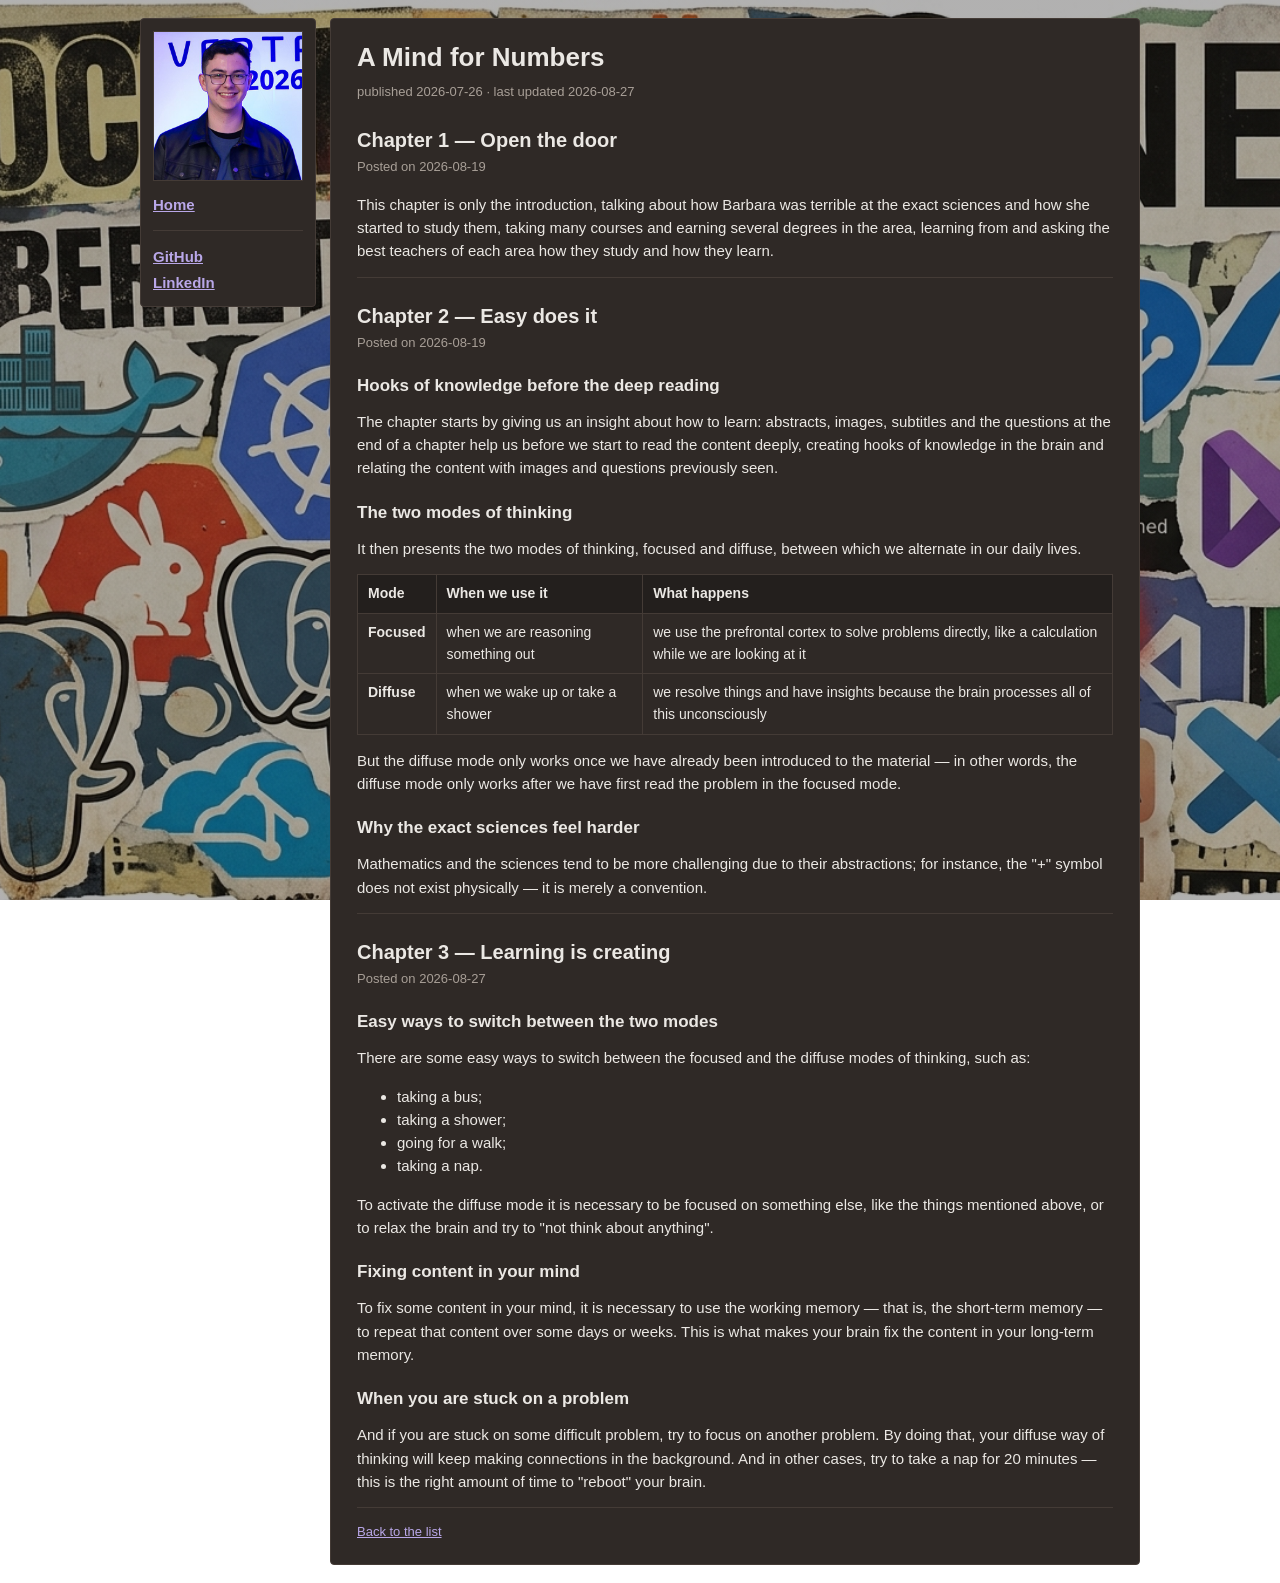
==== posts/a-mind-for-numbers.html @ 6ec195e3 "Adiciona data por capitulo nos livros e capitulo 3 de A Mind for Numbers Cada capitulo dos posts de " ====
<!DOCTYPE html>
<html lang="en">
<head>
  <meta charset="utf-8">
  <meta name="viewport" content="width=device-width, initial-scale=1">
  <title>Carregando...</title>
  <link rel="stylesheet" href="../css/estilos.css">
</head>
<body data-raiz="../" data-slug="a-mind-for-numbers">

  <div class="layout">

    <blog-barra-lateral></blog-barra-lateral>

    <div class="conteudo">
      <article class="painel">
        <blog-post-cabecalho></blog-post-cabecalho>

        <!-- ====================================================================
             CAPITULO 1
             Para o proximo capitulo, copie o bloco abaixo (do <h2> ate o <hr>)
             e troque o numero, a data e o conteudo. A data do capitulo mais
             recente tem que bater com o campo "atualizado" em dados-posts.js.
             ==================================================================== -->
        <h2>Chapter 1 &mdash; Open the door</h2>
        <p class="capitulo__data">Posted on <time datetime="2026-08-19">2026-08-19</time></p>

        <p>
          This chapter is only the introduction, talking about how Barbara was terrible at the
          exact sciences and how she started to study them, taking many courses and earning
          several degrees in the area, learning from and asking the best teachers of each area
          how they study and how they learn.
        </p>

        <hr>

        <!-- ====================================================================
             CAPITULO 2
             ==================================================================== -->
        <h2>Chapter 2 &mdash; Easy does it</h2>
        <p class="capitulo__data">Posted on <time datetime="2026-08-19">2026-08-19</time></p>

        <h3>Hooks of knowledge before the deep reading</h3>
        <p>
          The chapter starts by giving us an insight about how to learn: abstracts, images,
          subtitles and the questions at the end of a chapter help us before we start to read
          the content deeply, creating hooks of knowledge in the brain and relating the content
          with images and questions previously seen.
        </p>

        <h3>The two modes of thinking</h3>
        <p>
          It then presents the two modes of thinking, focused and diffuse, between which we
          alternate in our daily lives.
        </p>

        <div class="tabela-rolagem">
          <table class="tabela">
            <thead>
              <tr>
                <th>Mode</th>
                <th>When we use it</th>
                <th>What happens</th>
              </tr>
            </thead>
            <tbody>
              <tr>
                <td><strong>Focused</strong></td>
                <td>when we are reasoning something out</td>
                <td>
                  we use the prefrontal cortex to solve problems directly, like a calculation
                  while we are looking at it
                </td>
              </tr>
              <tr>
                <td><strong>Diffuse</strong></td>
                <td>when we wake up or take a shower</td>
                <td>
                  we resolve things and have insights because the brain processes all of this
                  unconsciously
                </td>
              </tr>
            </tbody>
          </table>
        </div>

        <p>
          But the diffuse mode only works once we have already been introduced to the material
          &mdash; in other words, the diffuse mode only works after we have first read the
          problem in the focused mode.
        </p>

        <h3>Why the exact sciences feel harder</h3>
        <p>
          Mathematics and the sciences tend to be more challenging due to their abstractions;
          for instance, the &quot;+&quot; symbol does not exist physically &mdash; it is merely
          a convention.
        </p>

        <hr>

        <!-- ====================================================================
             CAPITULO 3
             ==================================================================== -->
        <h2>Chapter 3 &mdash; Learning is creating</h2>
        <p class="capitulo__data">Posted on <time datetime="2026-08-27">2026-08-27</time></p>

        <h3>Easy ways to switch between the two modes</h3>
        <p>
          There are some easy ways to switch between the focused and the diffuse modes of
          thinking, such as:
        </p>

        <ul>
          <li>taking a bus;</li>
          <li>taking a shower;</li>
          <li>going for a walk;</li>
          <li>taking a nap.</li>
        </ul>

        <p>
          To activate the diffuse mode it is necessary to be focused on something else, like
          the things mentioned above, or to relax the brain and try to &quot;not think about
          anything&quot;.
        </p>

        <h3>Fixing content in your mind</h3>
        <p>
          To fix some content in your mind, it is necessary to use the working memory &mdash;
          that is, the short-term memory &mdash; to repeat that content over some days or
          weeks. This is what makes your brain fix the content in your long-term memory.
        </p>

        <h3>When you are stuck on a problem</h3>
        <p>
          And if you are stuck on some difficult problem, try to focus on another problem. By
          doing that, your diffuse way of thinking will keep making connections in the
          background. And in other cases, try to take a nap for 20 minutes &mdash; this is the
          right amount of time to &quot;reboot&quot; your brain.
        </p>

        <hr>
        <p class="post__voltar"><a href="../index.html">Back to the list</a></p>
      </article>
    </div>
  </div>

  <script src="../js/dados-posts.js"></script>
  <script src="../js/componentes.js"></script>
</body>
</html>
---- css/estilos.css ----
/* ==========================================================================
   BLOG - ESTILOS
   Layout simples: barra lateral fixa + paineis de conteudo opacos sobre uma
   imagem de fundo fixa (com o gradiente como reserva).
   Para trocar a identidade visual, altere apenas o bloco :root.
   ========================================================================== */

:root {
  --cor-fundo-inicio: #1f7f92;
  --cor-fundo-fim: #16544f;
  --cor-painel: #2f2926;
  --cor-borda: #443b36;
  --cor-texto: #ebe8e4;
  --cor-texto-suave: #a89f97;
  --cor-link: #b9a7e8;
  --cor-link-visitado: #a996d8;

  /* Plano de fundo: imagem fixa que aparece em volta dos paineis de conteudo.
     O veu escuro evita que a colagem brigue com o texto; baixe a opacidade de
     --escurecer-fundo para deixar a imagem mais viva. */
  --imagem-fundo: url("../imagens/fundo-blog.png");
  --escurecer-fundo: rgba(14, 12, 11, 0.32);

  --fonte: Arial, Helvetica, "Segoe UI", sans-serif;
  --fonte-mono: Consolas, "Liberation Mono", Menlo, monospace;

  --largura-lateral: 176px;
  --largura-total: 1000px;
  --raio: 4px;
}

* {
  box-sizing: border-box;
}

body {
  margin: 0;
  padding: 18px;
  min-height: 100vh;
  background: linear-gradient(135deg, var(--cor-fundo-inicio), var(--cor-fundo-fim));
  background-attachment: fixed;
  color: var(--cor-texto);
  font-family: var(--fonte);
  font-size: 15px;
  line-height: 1.55;
}

/* Camada fixa com a imagem de fundo: fica atras do conteudo e na frente do
   gradiente do body. Usamos um pseudo-elemento em vez de
   background-attachment: fixed porque o Safari no iOS nao respeita o fixed. */
body::before {
  content: "";
  position: fixed;
  inset: 0;
  z-index: -1;
  background-image:
    linear-gradient(var(--escurecer-fundo), var(--escurecer-fundo)),
    var(--imagem-fundo);
  background-repeat: no-repeat;
  background-position: center;
  background-size: cover;
  pointer-events: none;
}

/* --------------------------------------------------------------------------
   LAYOUT
   -------------------------------------------------------------------------- */
.layout {
  display: flex;
  align-items: flex-start;
  gap: 14px;
  max-width: var(--largura-total);
  margin-inline: auto;
}

.conteudo {
  display: flex;
  flex-direction: column;
  gap: 14px;
  flex: 1;
  min-width: 0;
}

/* Painel: a caixa escura usada em tudo */
.painel {
  background-color: var(--cor-painel);
  border: 1px solid var(--cor-borda);
  border-radius: var(--raio);
  padding: 22px 26px;
}

@media (max-width: 720px) {
  .layout {
    flex-direction: column;
  }

  .barra-lateral {
    width: 100%;
    position: static;
  }
}

/* --------------------------------------------------------------------------
   TIPOGRAFIA
   -------------------------------------------------------------------------- */
h1, h2, h3 {
  margin: 0 0 14px;
  line-height: 1.25;
}

h1 { font-size: 26px; }
h2 { font-size: 20px; margin-top: 26px; }
h3 { font-size: 17px; margin-top: 22px; }

p {
  margin: 0 0 14px;
}

p:last-child,
ul:last-child,
ol:last-child {
  margin-bottom: 0;
}

a {
  color: var(--cor-link);
  text-decoration: underline;
}

a:visited {
  color: var(--cor-link-visitado);
}

a:hover {
  color: #ffffff;
}

code {
  font-family: var(--fonte-mono);
  font-size: 0.9em;
  background-color: rgba(0, 0, 0, 0.25);
  padding: 1px 4px;
  border-radius: 3px;
}

pre {
  background-color: rgba(0, 0, 0, 0.25);
  border: 1px solid var(--cor-borda);
  border-radius: var(--raio);
  padding: 12px 14px;
  overflow-x: auto;
  font-family: var(--fonte-mono);
  font-size: 13px;
}

pre code {
  background: none;
  padding: 0;
}

blockquote {
  margin: 18px 0;
  padding-left: 14px;
  border-left: 3px solid var(--cor-borda);
  color: var(--cor-texto-suave);
}

hr {
  border: 0;
  border-top: 1px solid var(--cor-borda);
  margin: 14px 0;
}

img {
  max-width: 100%;
  height: auto;
}

.texto-suave {
  color: var(--cor-texto-suave);
}

/* --------------------------------------------------------------------------
   COMPONENTE: BARRA LATERAL
   -------------------------------------------------------------------------- */
.barra-lateral {
  width: var(--largura-lateral);
  flex-shrink: 0;
  position: sticky;
  top: 18px;
  padding: 12px;
}

.barra-lateral__avatar {
  display: block;
  width: 100%;
  border: 1px solid var(--cor-borda);
  margin-bottom: 12px;
}

.barra-lateral__lista {
  list-style: none;
  margin: 0;
  padding: 0;
  font-weight: bold;
}

.barra-lateral__lista li + li {
  margin-top: 2px;
}

/* --------------------------------------------------------------------------
   COMPONENTE: FILTRO (abas de conteudo)
   -------------------------------------------------------------------------- */
.filtro {
  display: flex;
  flex-wrap: wrap;
  gap: 6px;
  margin-bottom: 18px;
  padding-bottom: 14px;
  border-bottom: 1px solid var(--cor-borda);
}

.filtro__item {
  font-family: inherit;
  font-size: 14px;
  font-weight: bold;
  color: var(--cor-link);
  background: transparent;
  border: 1px solid var(--cor-borda);
  border-radius: var(--raio);
  padding: 6px 14px;
  cursor: pointer;
}

.filtro__item:hover {
  color: #ffffff;
}

.filtro__item.esta-ativo {
  color: #ffffff;
  background-color: rgba(0, 0, 0, 0.25);
}

/* --------------------------------------------------------------------------
   COMPONENTE: LISTA DE POSTS
   -------------------------------------------------------------------------- */
.lista-posts {
  margin: 0;
  padding-left: 26px;
}

.lista-posts li {
  margin-bottom: 10px;
}

.lista-posts a {
  font-weight: bold;
}

.lista-posts time {
  font-size: 13px;
  font-weight: bold;
}

/* --------------------------------------------------------------------------
   COMPONENTE: TABELA
   Envolva a tabela em .tabela-rolagem para ela rolar sozinha no celular.
   -------------------------------------------------------------------------- */
.tabela-rolagem {
  overflow-x: auto;
  margin-bottom: 14px;
}

.tabela {
  width: 100%;
  border-collapse: collapse;
  font-size: 14px;
}

.tabela th,
.tabela td {
  border: 1px solid var(--cor-borda);
  padding: 8px 10px;
  text-align: left;
  vertical-align: top;
}

.tabela th {
  background-color: rgba(0, 0, 0, 0.25);
}

/* --------------------------------------------------------------------------
   COMPONENTE: POST
   -------------------------------------------------------------------------- */
.post__meta {
  margin: -6px 0 20px;
  font-size: 13px;
  color: var(--cor-texto-suave);
}

.post__voltar {
  font-size: 13px;
}

/* Data em que cada capitulo foi publicado. Fica logo abaixo do <h2> do
   capitulo, para que um post antigo com capitulos novos mostre isso. */
.capitulo__data {
  margin: -10px 0 16px;
  font-size: 13px;
  color: var(--cor-texto-suave);
}
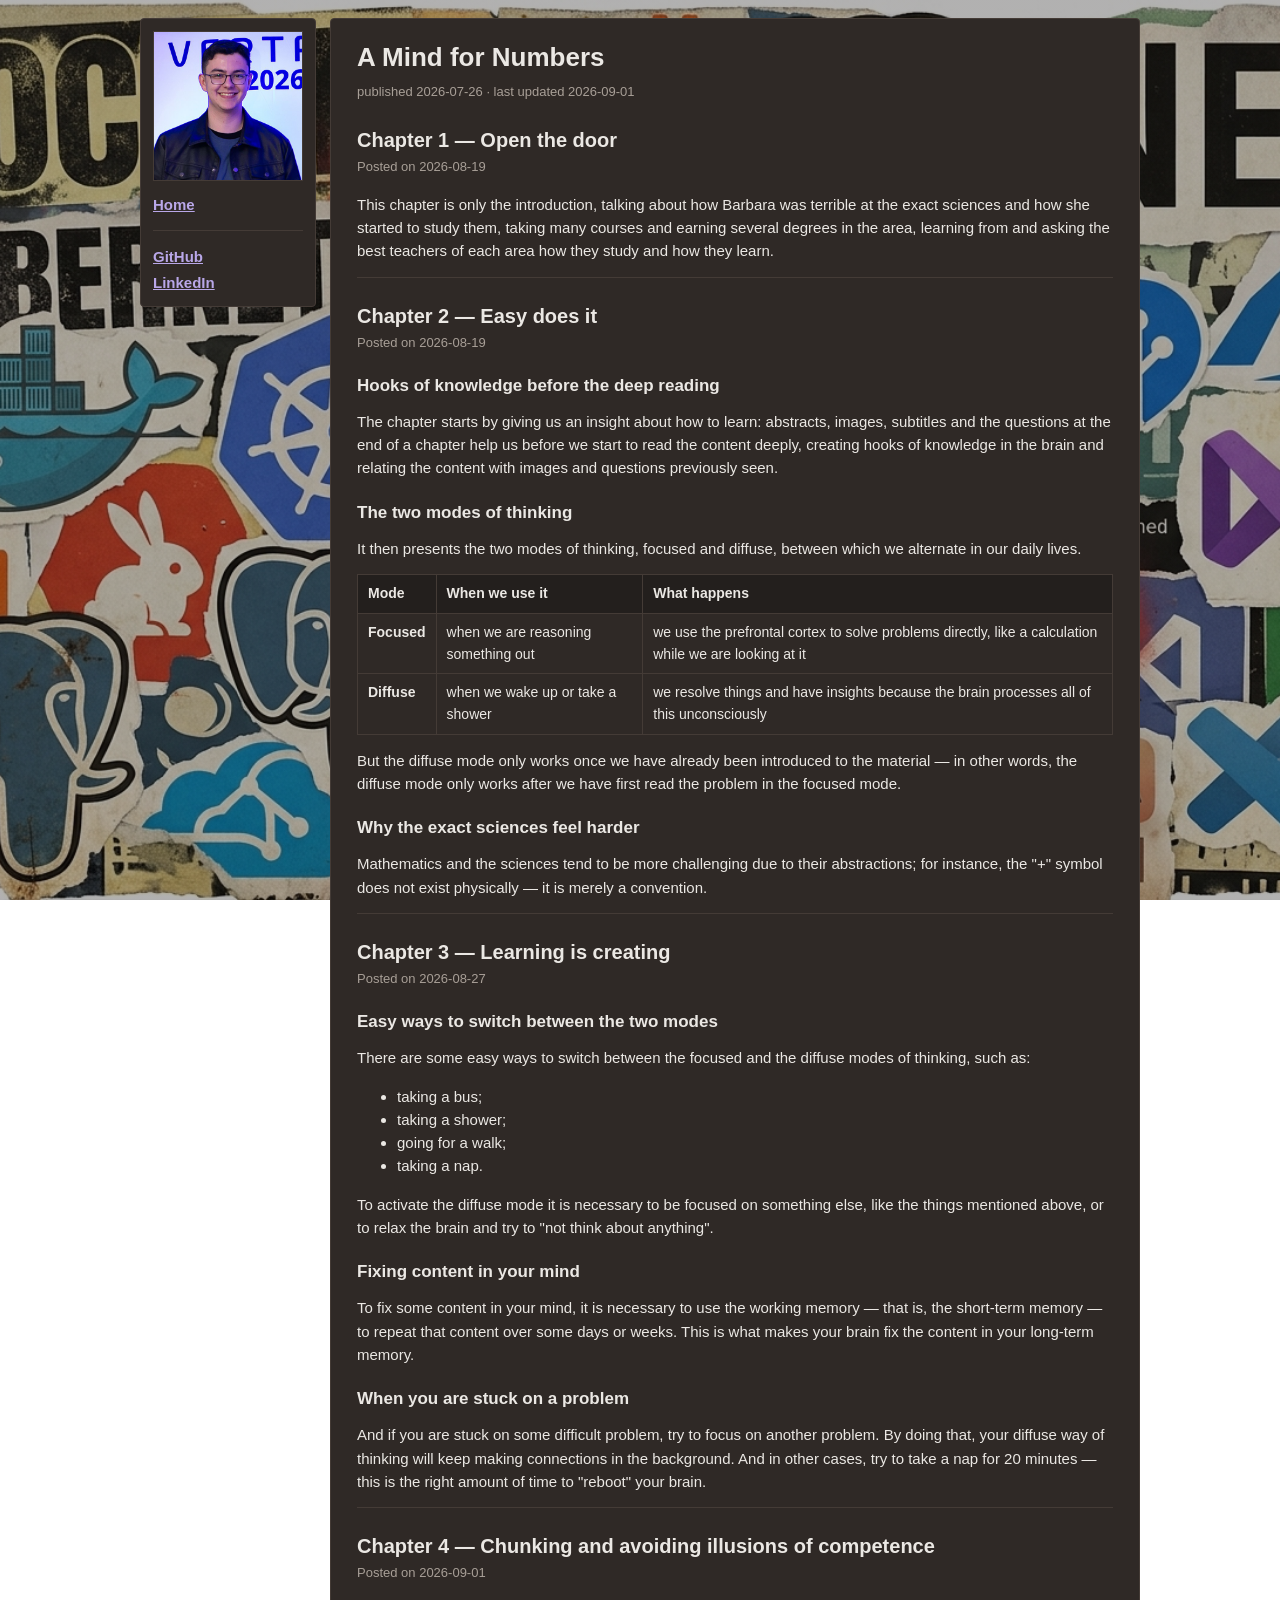
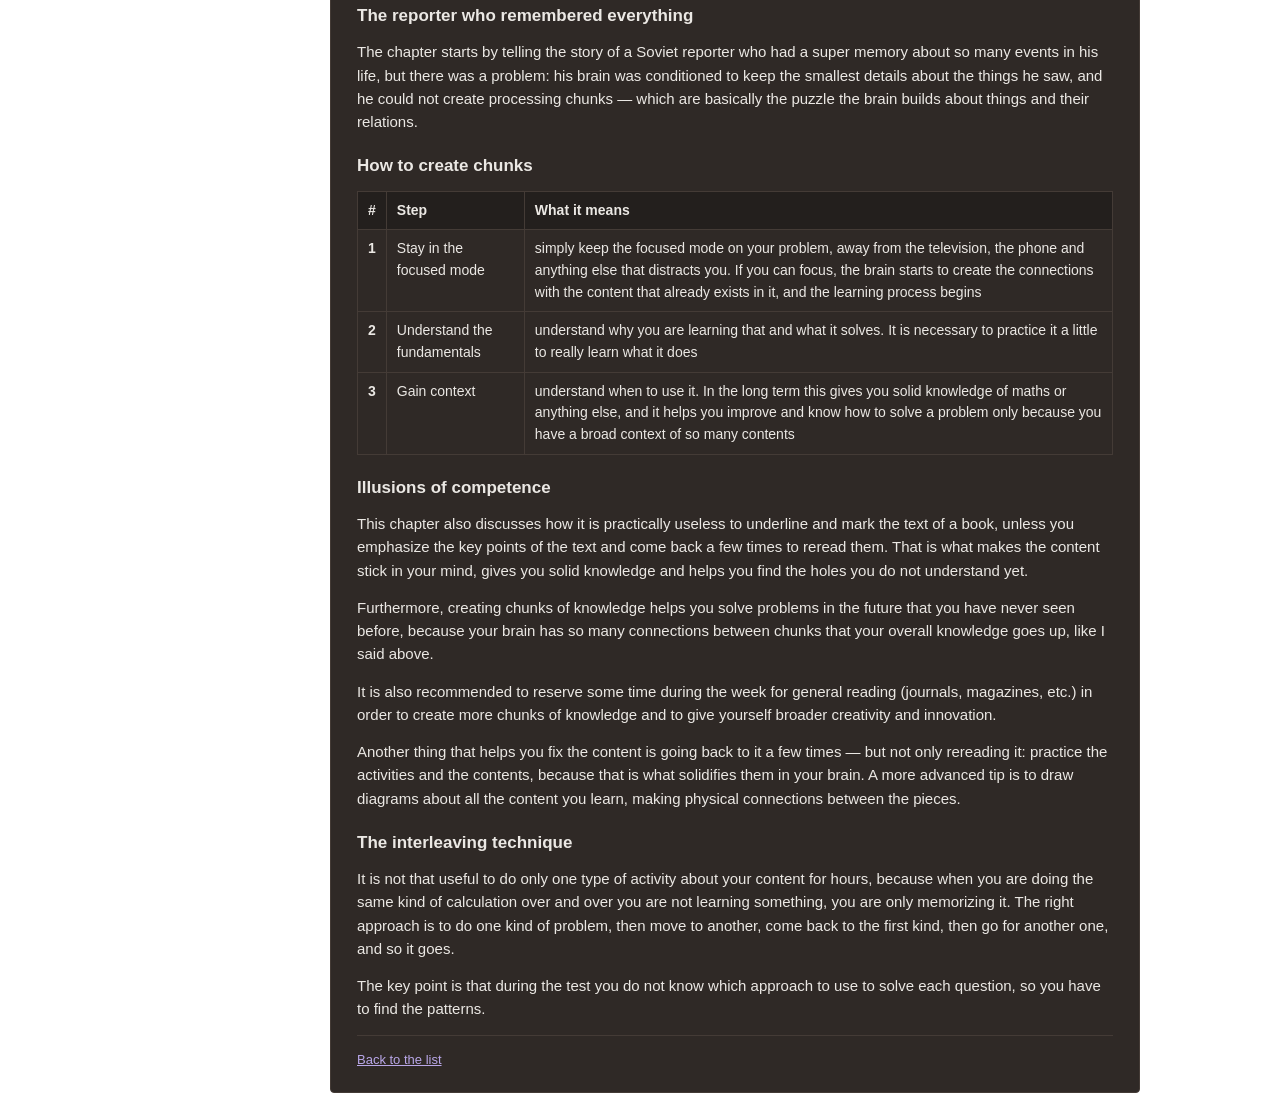
==== commit 7697ac9a: "Adiciona capitulo 4 de A Mind for Numbers e capitulo 3 de Explore It Co-Authored-By: Claude Opus 5 <" ====
--- a/posts/a-mind-for-numbers.html
+++ b/posts/a-mind-for-numbers.html
@@ -140,6 +140,107 @@
         </p>
 
         <hr>
+
+        <!-- ====================================================================
+             CAPITULO 4
+             ==================================================================== -->
+        <h2>Chapter 4 &mdash; Chunking and avoiding illusions of competence</h2>
+        <p class="capitulo__data">Posted on <time datetime="2026-09-01">2026-09-01</time></p>
+
+        <h3>The reporter who remembered everything</h3>
+        <p>
+          The chapter starts by telling the story of a Soviet reporter who had a super memory
+          about so many events in his life, but there was a problem: his brain was conditioned
+          to keep the smallest details about the things he saw, and he could not create
+          processing chunks &mdash; which are basically the puzzle the brain builds about
+          things and their relations.
+        </p>
+
+        <h3>How to create chunks</h3>
+
+        <div class="tabela-rolagem">
+          <table class="tabela">
+            <thead>
+              <tr>
+                <th>#</th>
+                <th>Step</th>
+                <th>What it means</th>
+              </tr>
+            </thead>
+            <tbody>
+              <tr>
+                <td><strong>1</strong></td>
+                <td>Stay in the focused mode</td>
+                <td>
+                  simply keep the focused mode on your problem, away from the television, the
+                  phone and anything else that distracts you. If you can focus, the brain
+                  starts to create the connections with the content that already exists in it,
+                  and the learning process begins
+                </td>
+              </tr>
+              <tr>
+                <td><strong>2</strong></td>
+                <td>Understand the fundamentals</td>
+                <td>
+                  understand why you are learning that and what it solves. It is necessary to
+                  practice it a little to really learn what it does
+                </td>
+              </tr>
+              <tr>
+                <td><strong>3</strong></td>
+                <td>Gain context</td>
+                <td>
+                  understand when to use it. In the long term this gives you solid knowledge of
+                  maths or anything else, and it helps you improve and know how to solve a
+                  problem only because you have a broad context of so many contents
+                </td>
+              </tr>
+            </tbody>
+          </table>
+        </div>
+
+        <h3>Illusions of competence</h3>
+        <p>
+          This chapter also discusses how it is practically useless to underline and mark the
+          text of a book, unless you emphasize the key points of the text and come back a few
+          times to reread them. That is what makes the content stick in your mind, gives you
+          solid knowledge and helps you find the holes you do not understand yet.
+        </p>
+
+        <p>
+          Furthermore, creating chunks of knowledge helps you solve problems in the future that
+          you have never seen before, because your brain has so many connections between chunks
+          that your overall knowledge goes up, like I said above.
+        </p>
+
+        <p>
+          It is also recommended to reserve some time during the week for general reading
+          (journals, magazines, etc.) in order to create more chunks of knowledge and to give
+          yourself broader creativity and innovation.
+        </p>
+
+        <p>
+          Another thing that helps you fix the content is going back to it a few times &mdash;
+          but not only rereading it: practice the activities and the contents, because that is
+          what solidifies them in your brain. A more advanced tip is to draw diagrams about all
+          the content you learn, making physical connections between the pieces.
+        </p>
+
+        <h3>The interleaving technique</h3>
+        <p>
+          It is not that useful to do only one type of activity about your content for hours,
+          because when you are doing the same kind of calculation over and over you are not
+          learning something, you are only memorizing it. The right approach is to do one kind
+          of problem, then move to another, come back to the first kind, then go for another
+          one, and so it goes.
+        </p>
+
+        <p>
+          The key point is that during the test you do not know which approach to use to solve
+          each question, so you have to find the patterns.
+        </p>
+
+        <hr>
         <p class="post__voltar"><a href="../index.html">Back to the list</a></p>
       </article>
     </div>
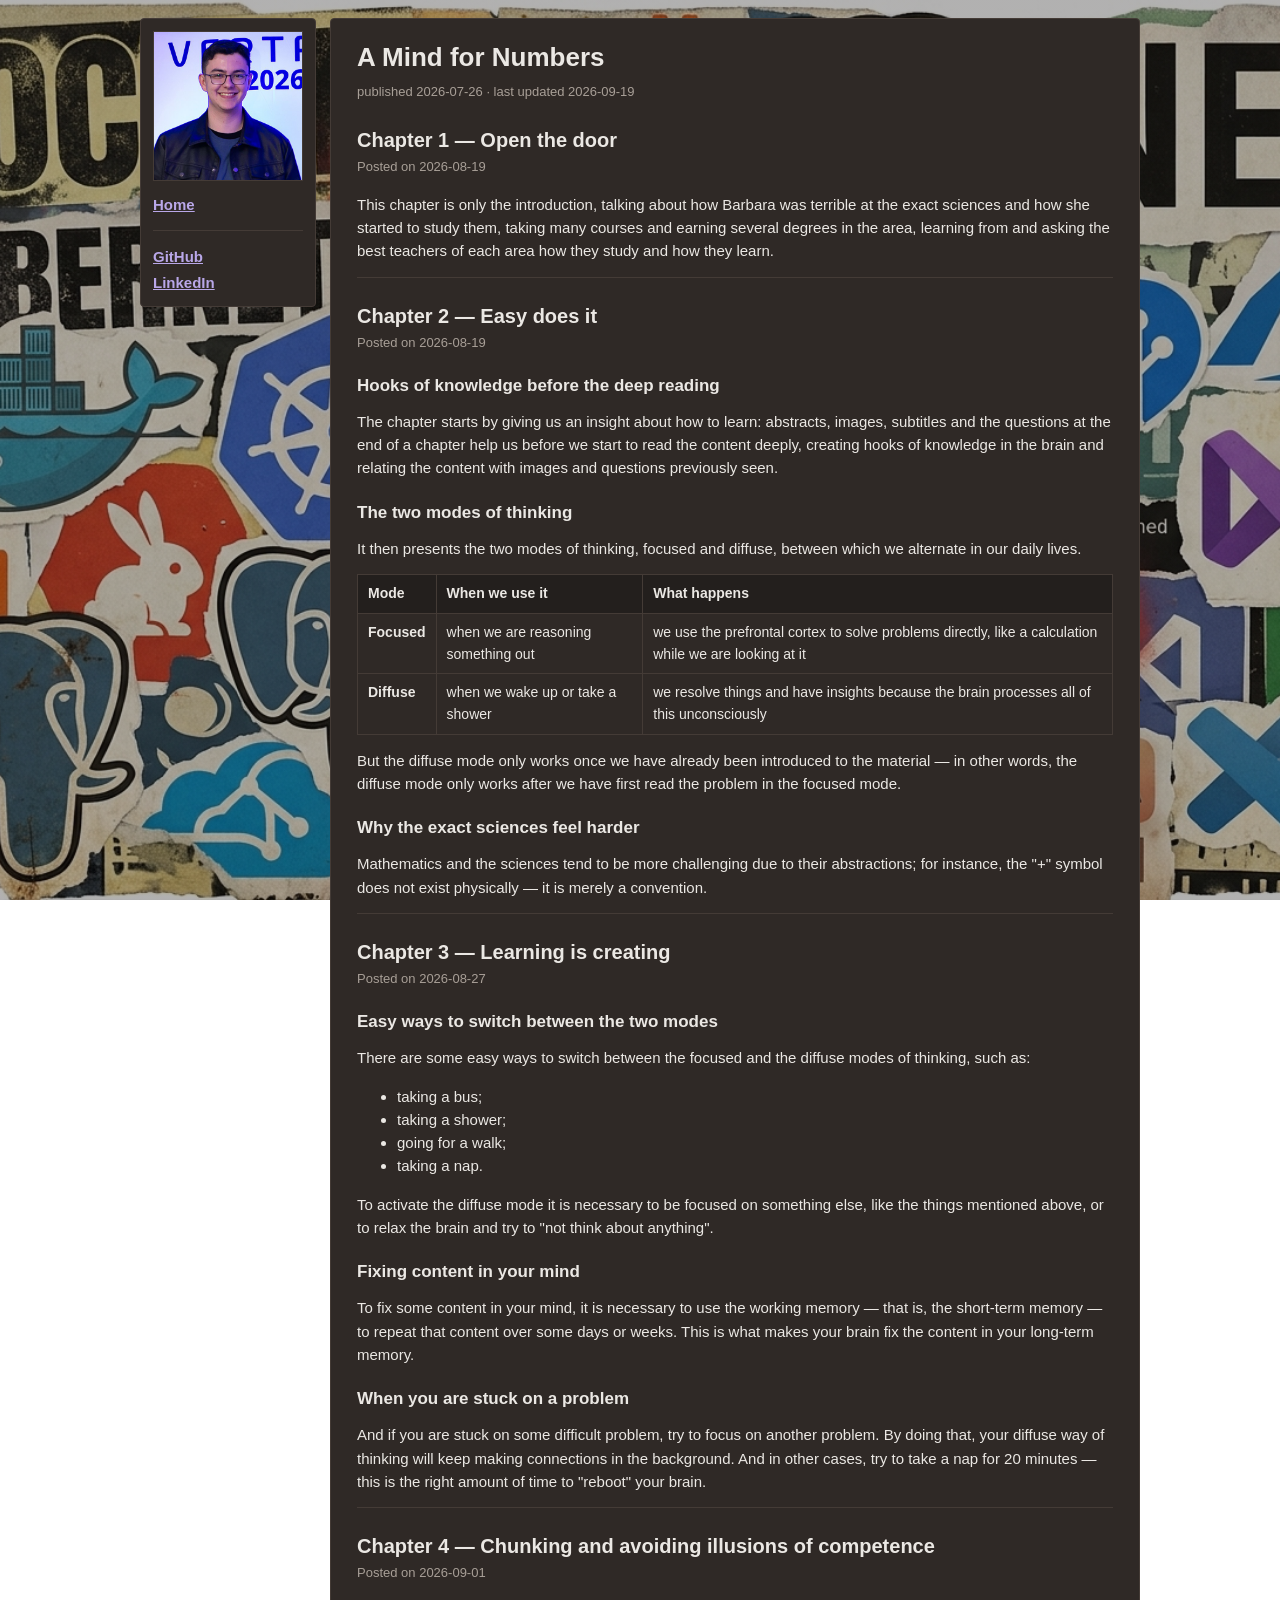
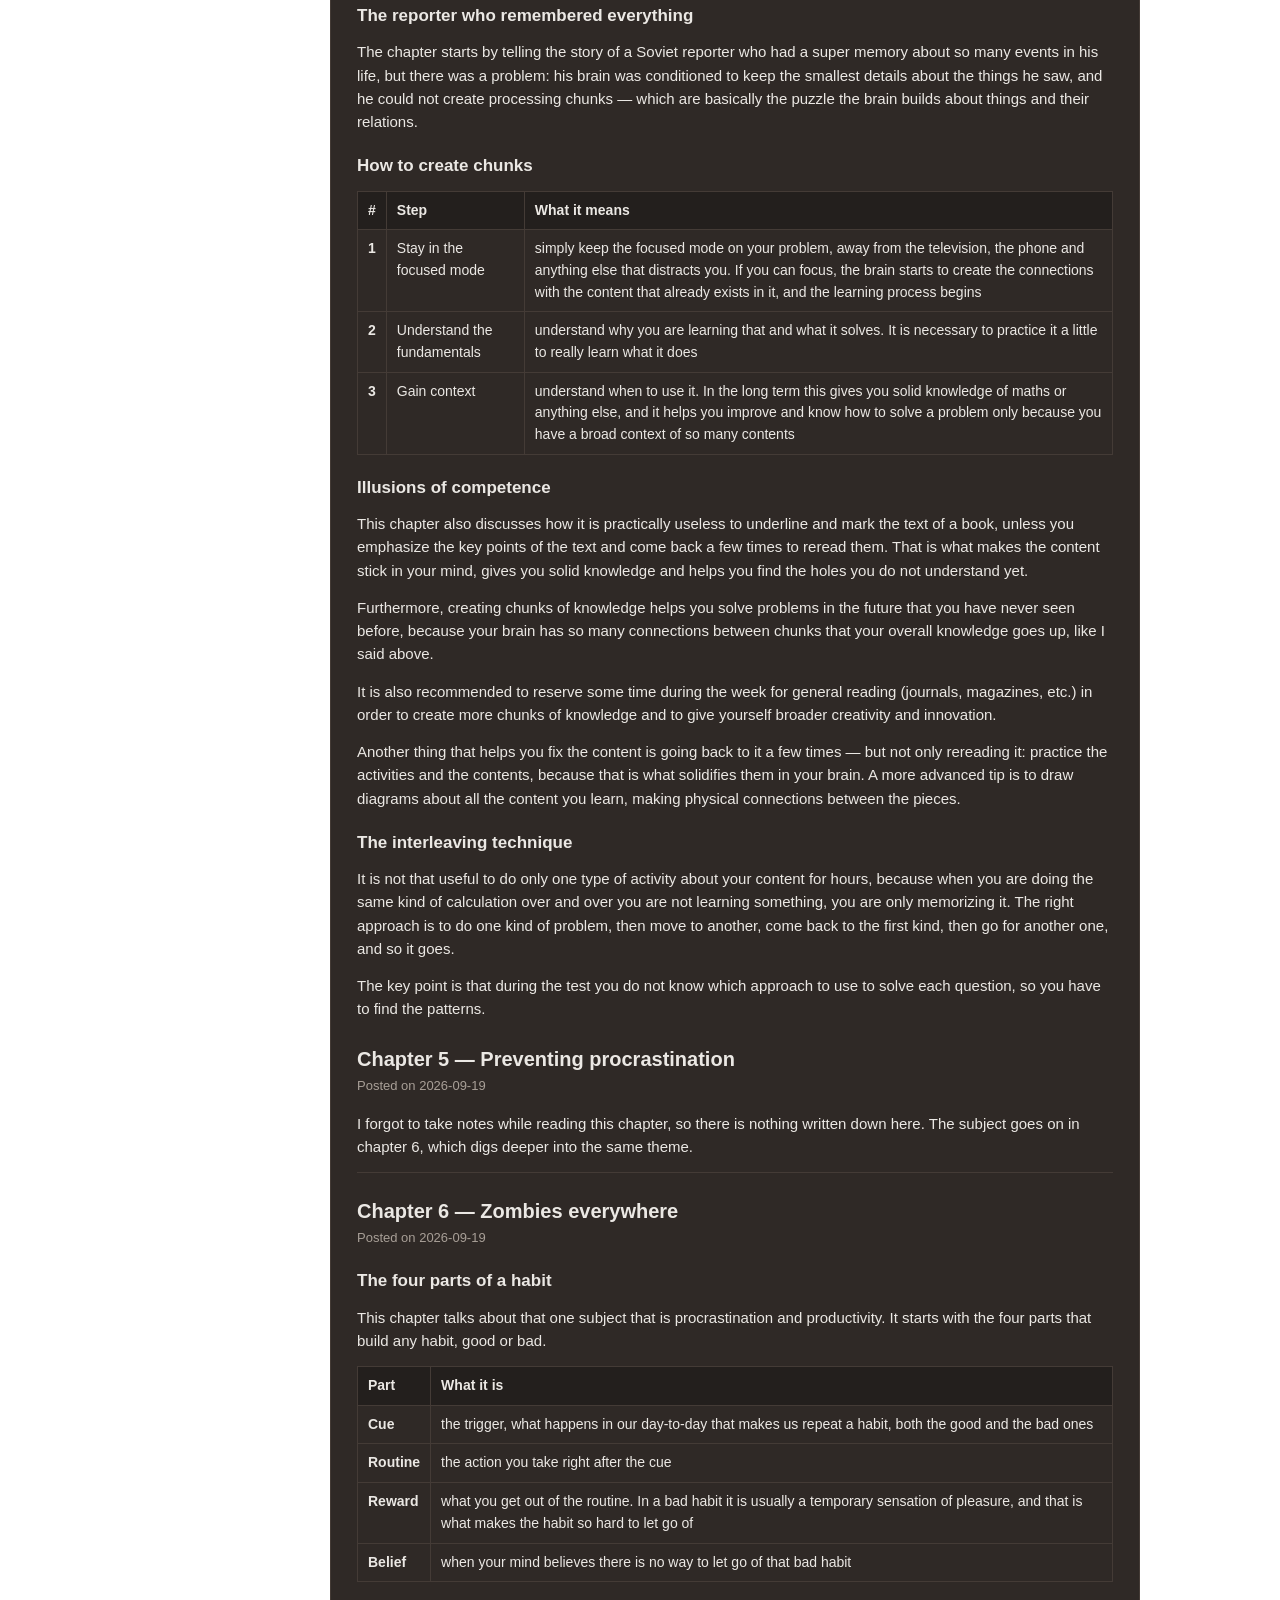
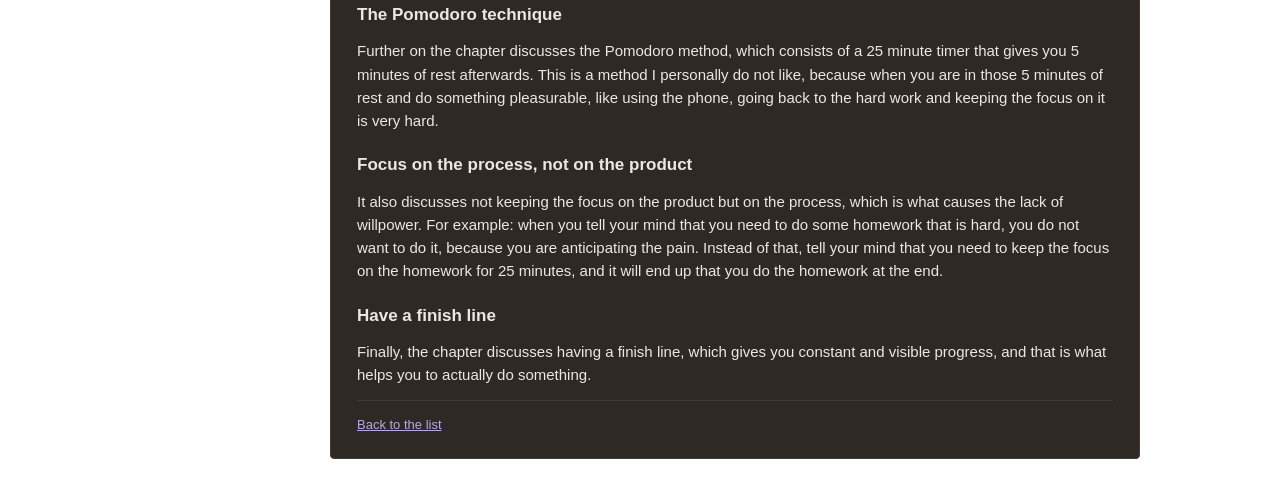
==== commit b2d3b425: "Adiciona capitulos 5 e 6 de A Mind for Numbers Co-Authored-By: Claude Opus 5 <noreply@anthropic.com>" ====
--- a/posts/a-mind-for-numbers.html
+++ b/posts/a-mind-for-numbers.html
@@ -240,6 +240,93 @@
           each question, so you have to find the patterns.
         </p>
 
+        <!-- ====================================================================
+             CAPITULO 5
+             ==================================================================== -->
+        <h2>Chapter 5 &mdash; Preventing procrastination</h2>
+        <p class="capitulo__data">Posted on <time datetime="2026-09-19">2026-09-19</time></p>
+
+        <p>
+          I forgot to take notes while reading this chapter, so there is nothing written down
+          here. The subject goes on in chapter 6, which digs deeper into the same theme.
+        </p>
+
+        <hr>
+
+        <!-- ====================================================================
+             CAPITULO 6
+             ==================================================================== -->
+        <h2>Chapter 6 &mdash; Zombies everywhere</h2>
+        <p class="capitulo__data">Posted on <time datetime="2026-09-19">2026-09-19</time></p>
+
+        <h3>The four parts of a habit</h3>
+        <p>
+          This chapter talks about that one subject that is procrastination and productivity.
+          It starts with the four parts that build any habit, good or bad.
+        </p>
+
+        <div class="tabela-rolagem">
+          <table class="tabela">
+            <thead>
+              <tr>
+                <th>Part</th>
+                <th>What it is</th>
+              </tr>
+            </thead>
+            <tbody>
+              <tr>
+                <td><strong>Cue</strong></td>
+                <td>
+                  the trigger, what happens in our day-to-day that makes us repeat a habit,
+                  both the good and the bad ones
+                </td>
+              </tr>
+              <tr>
+                <td><strong>Routine</strong></td>
+                <td>the action you take right after the cue</td>
+              </tr>
+              <tr>
+                <td><strong>Reward</strong></td>
+                <td>
+                  what you get out of the routine. In a bad habit it is usually a temporary
+                  sensation of pleasure, and that is what makes the habit so hard to let go of
+                </td>
+              </tr>
+              <tr>
+                <td><strong>Belief</strong></td>
+                <td>
+                  when your mind believes there is no way to let go of that bad habit
+                </td>
+              </tr>
+            </tbody>
+          </table>
+        </div>
+
+        <h3>The Pomodoro technique</h3>
+        <p>
+          Further on the chapter discusses the Pomodoro method, which consists of a 25 minute
+          timer that gives you 5 minutes of rest afterwards. This is a method I personally do
+          not like, because when you are in those 5 minutes of rest and do something
+          pleasurable, like using the phone, going back to the hard work and keeping the focus
+          on it is very hard.
+        </p>
+
+        <h3>Focus on the process, not on the product</h3>
+        <p>
+          It also discusses not keeping the focus on the product but on the process, which is
+          what causes the lack of willpower. For example: when you tell your mind that you need
+          to do some homework that is hard, you do not want to do it, because you are
+          anticipating the pain. Instead of that, tell your mind that you need to keep the
+          focus on the homework for 25 minutes, and it will end up that you do the homework at
+          the end.
+        </p>
+
+        <h3>Have a finish line</h3>
+        <p>
+          Finally, the chapter discusses having a finish line, which gives you constant and
+          visible progress, and that is what helps you to actually do something.
+        </p>
+
         <hr>
         <p class="post__voltar"><a href="../index.html">Back to the list</a></p>
       </article>
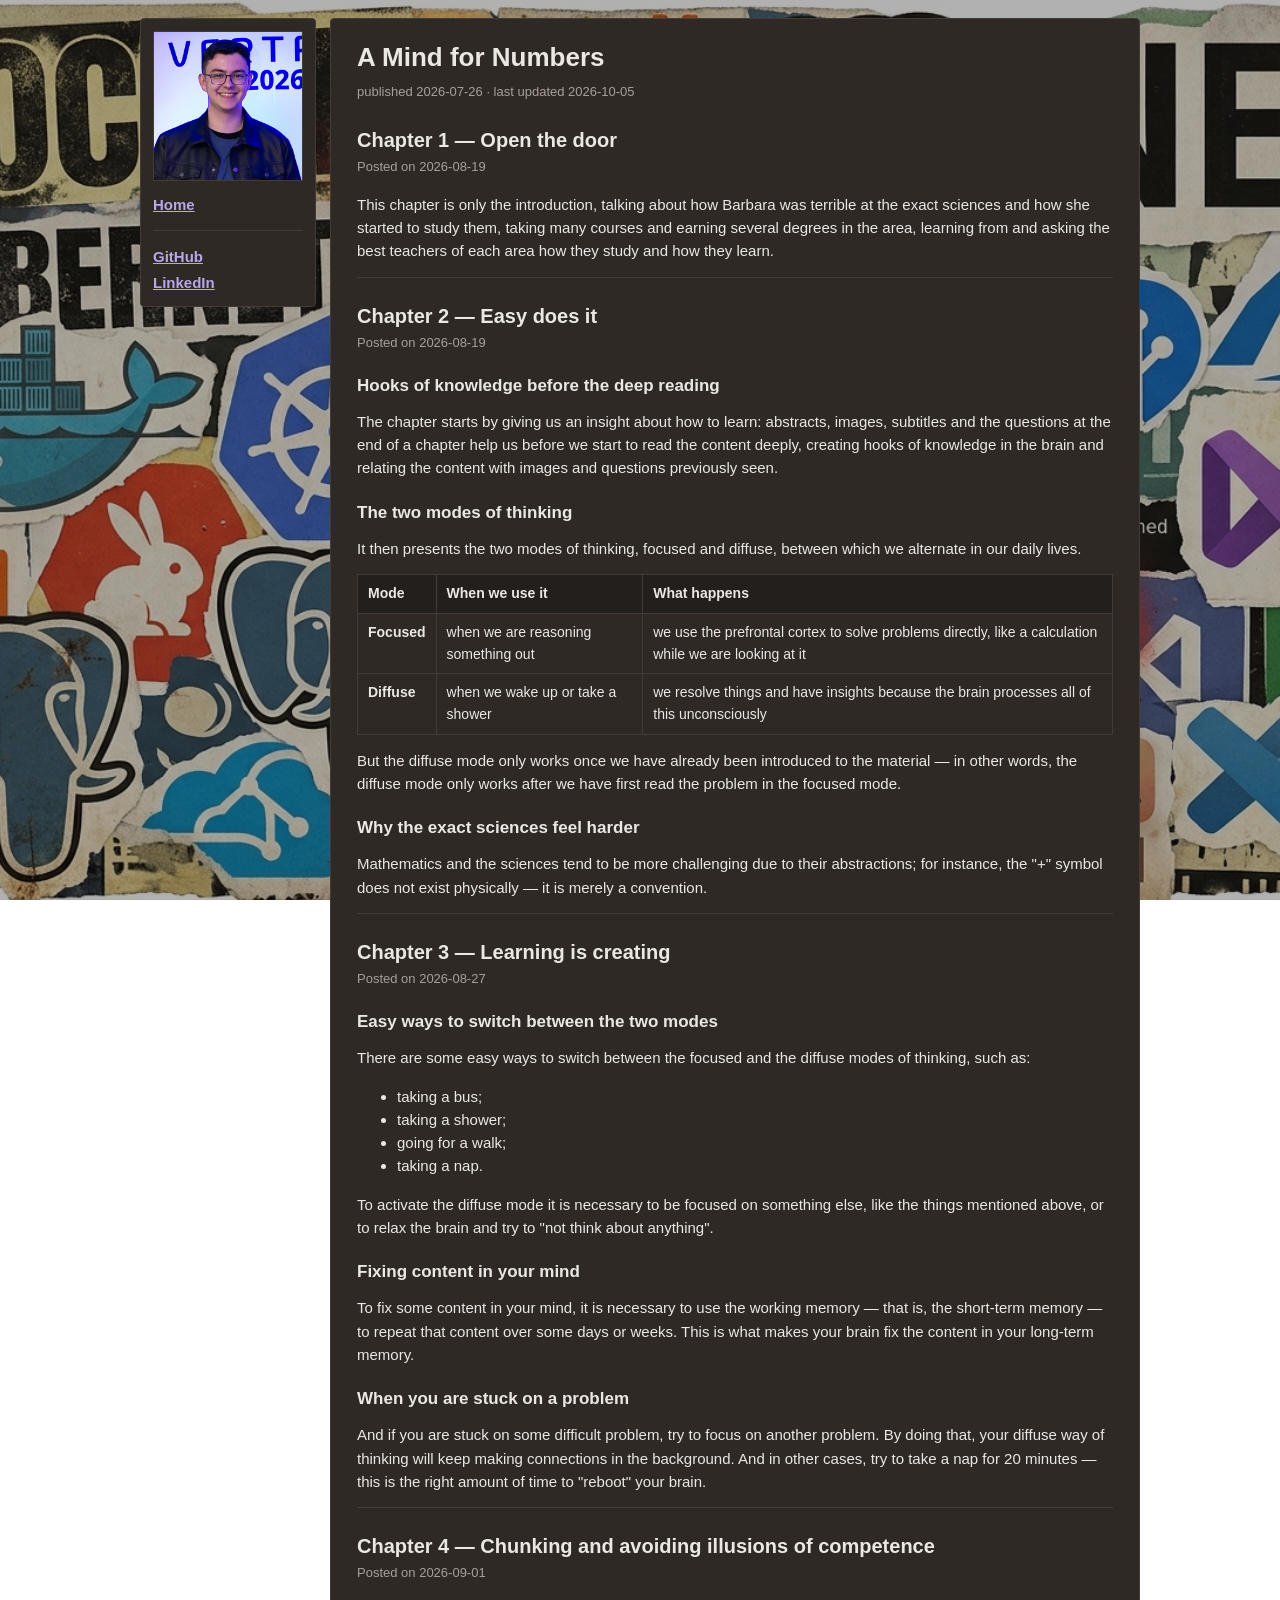
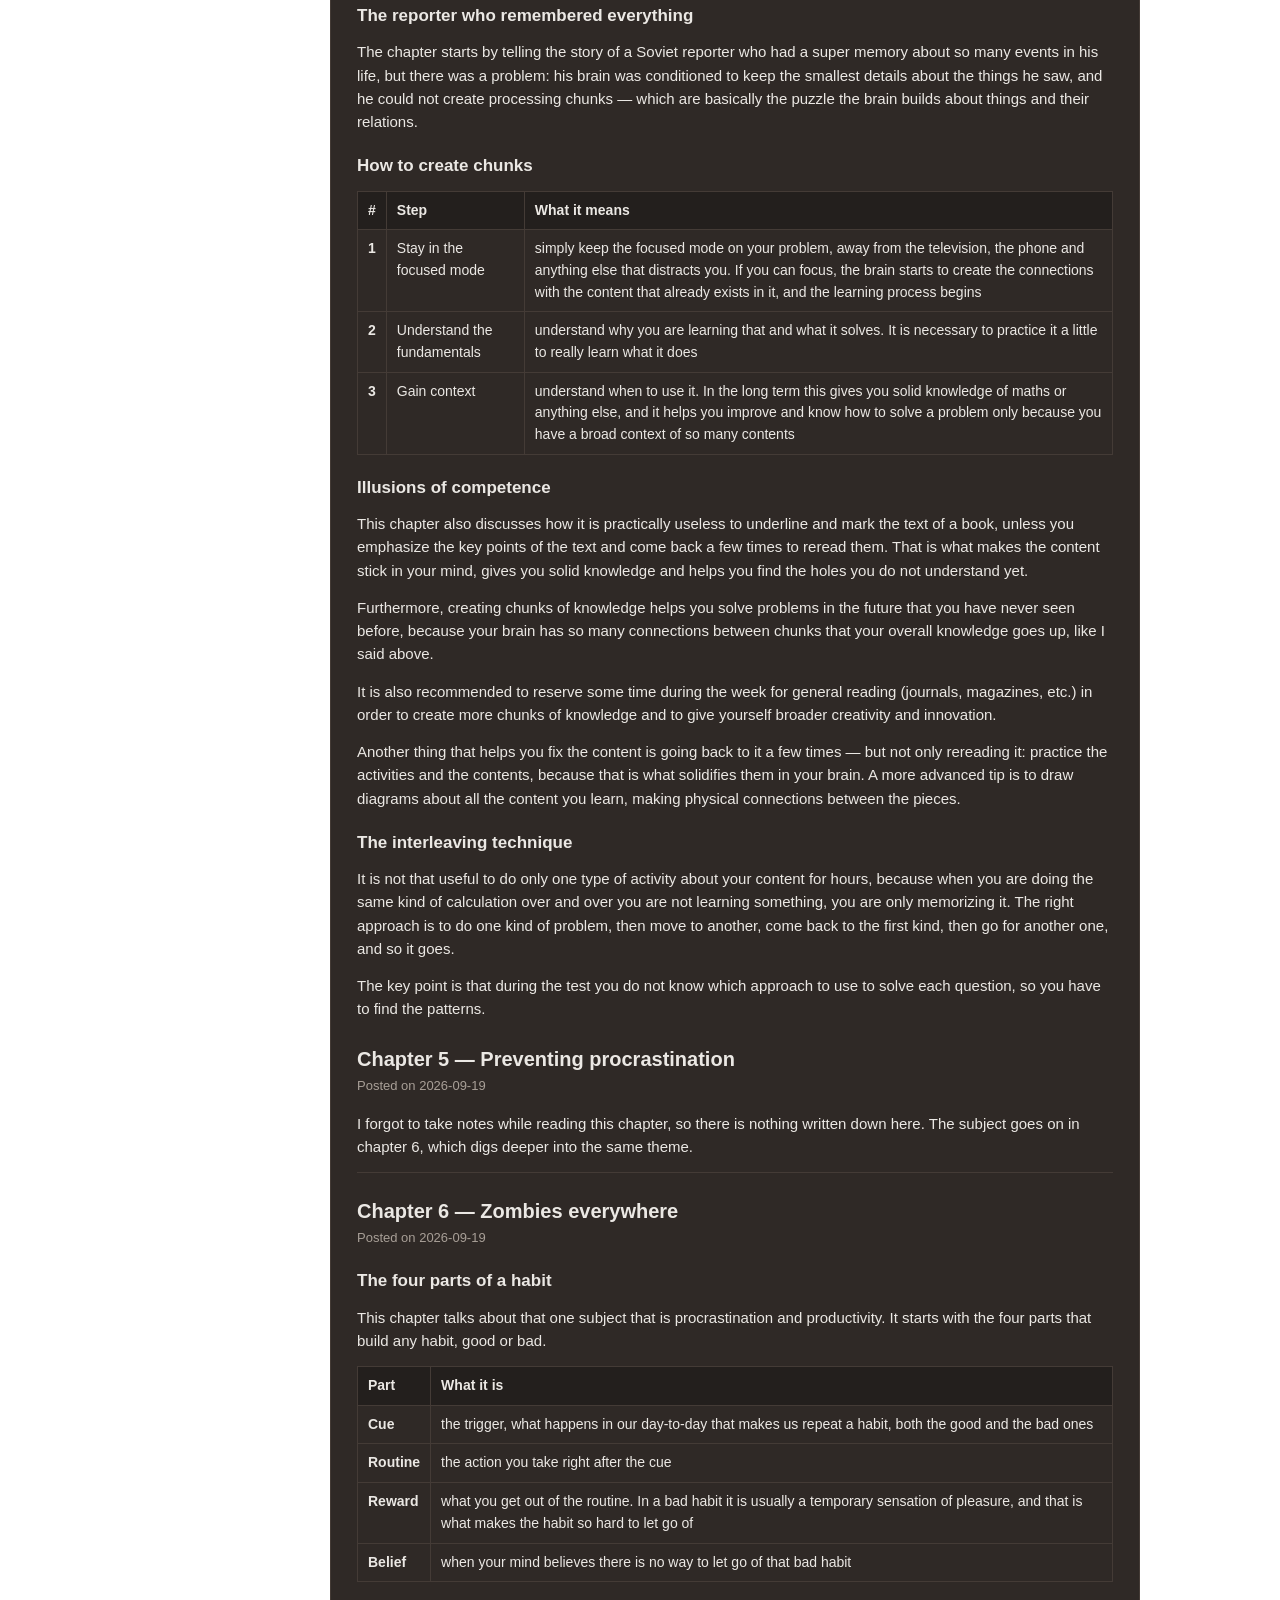
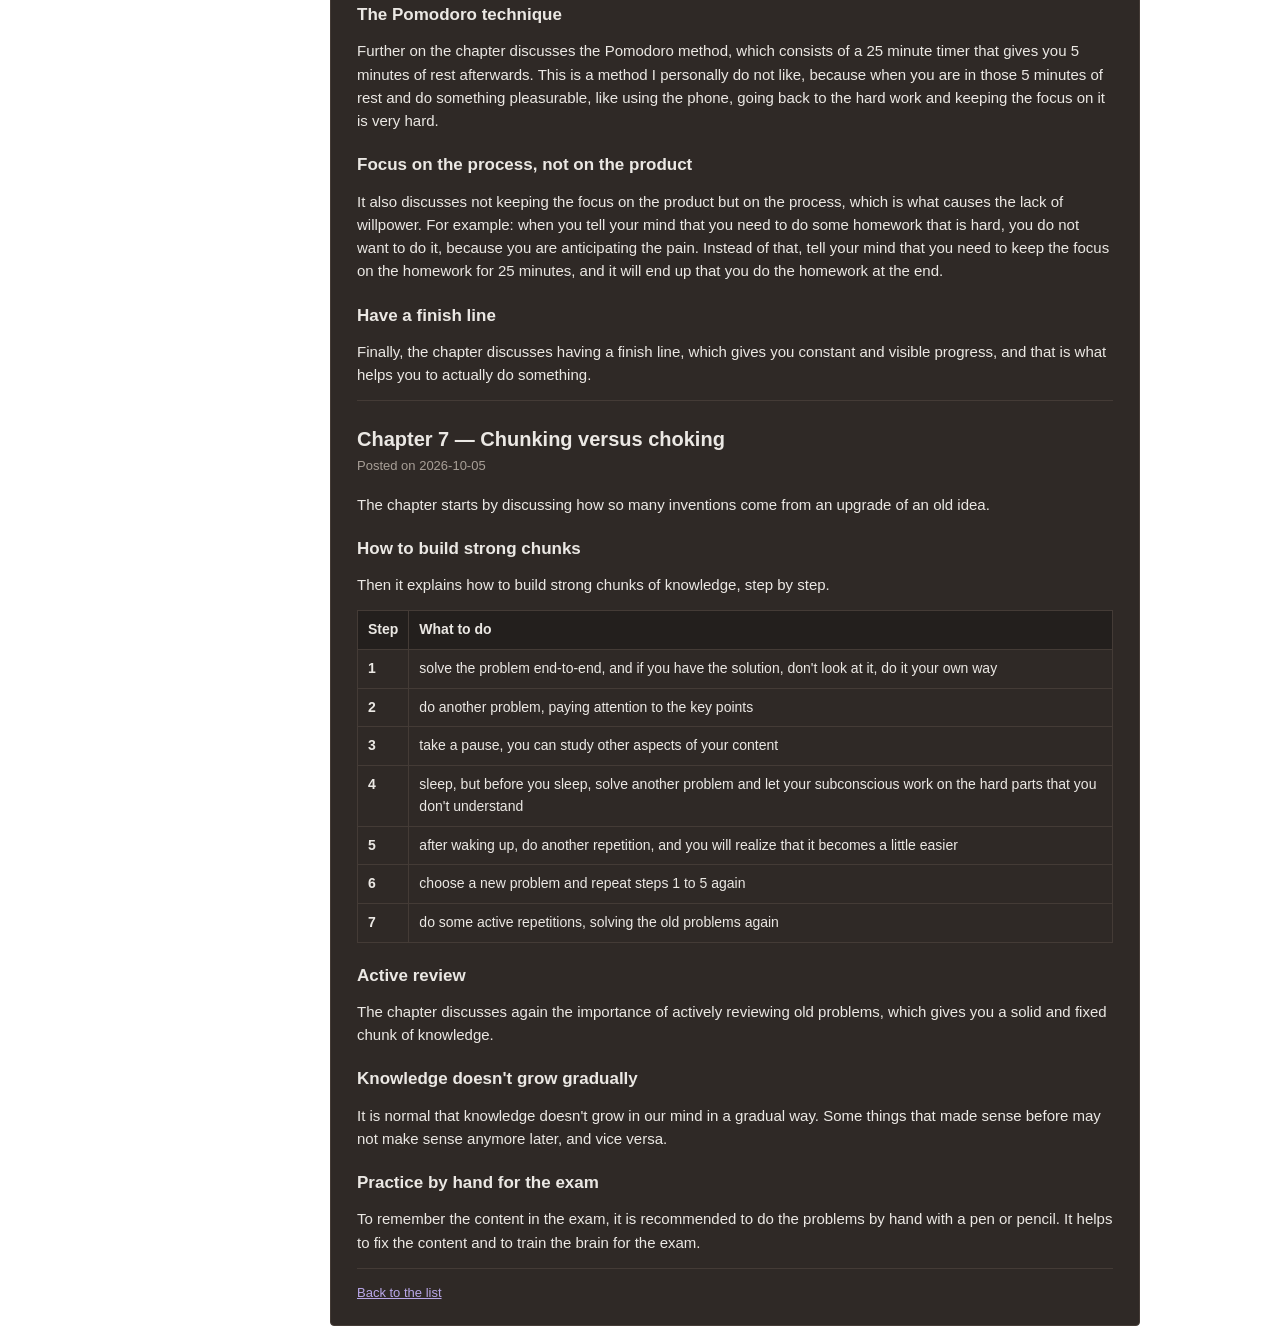
==== commit cb5b2726: "Adiciona capitulo 7 de A Mind for Numbers Co-Authored-By: Claude Opus 5.5 <noreply@anthropic.com>" ====
--- a/posts/a-mind-for-numbers.html
+++ b/posts/a-mind-for-numbers.html
@@ -328,6 +328,92 @@
         </p>
 
         <hr>
+
+        <!-- ====================================================================
+             CAPITULO 7
+             ==================================================================== -->
+        <h2>Chapter 7 &mdash; Chunking versus choking</h2>
+        <p class="capitulo__data">Posted on <time datetime="2026-10-05">2026-10-05</time></p>
+
+        <p>
+          The chapter starts by discussing how so many inventions come from an upgrade of an
+          old idea.
+        </p>
+
+        <h3>How to build strong chunks</h3>
+        <p>
+          Then it explains how to build strong chunks of knowledge, step by step.
+        </p>
+
+        <div class="tabela-rolagem">
+          <table class="tabela">
+            <thead>
+              <tr>
+                <th>Step</th>
+                <th>What to do</th>
+              </tr>
+            </thead>
+            <tbody>
+              <tr>
+                <td><strong>1</strong></td>
+                <td>
+                  solve the problem end-to-end, and if you have the solution, don't look at it,
+                  do it your own way
+                </td>
+              </tr>
+              <tr>
+                <td><strong>2</strong></td>
+                <td>do another problem, paying attention to the key points</td>
+              </tr>
+              <tr>
+                <td><strong>3</strong></td>
+                <td>take a pause, you can study other aspects of your content</td>
+              </tr>
+              <tr>
+                <td><strong>4</strong></td>
+                <td>
+                  sleep, but before you sleep, solve another problem and let your subconscious
+                  work on the hard parts that you don't understand
+                </td>
+              </tr>
+              <tr>
+                <td><strong>5</strong></td>
+                <td>
+                  after waking up, do another repetition, and you will realize that it becomes a
+                  little easier
+                </td>
+              </tr>
+              <tr>
+                <td><strong>6</strong></td>
+                <td>choose a new problem and repeat steps 1 to 5 again</td>
+              </tr>
+              <tr>
+                <td><strong>7</strong></td>
+                <td>do some active repetitions, solving the old problems again</td>
+              </tr>
+            </tbody>
+          </table>
+        </div>
+
+        <h3>Active review</h3>
+        <p>
+          The chapter discusses again the importance of actively reviewing old problems, which
+          gives you a solid and fixed chunk of knowledge.
+        </p>
+
+        <h3>Knowledge doesn't grow gradually</h3>
+        <p>
+          It is normal that knowledge doesn't grow in our mind in a gradual way. Some things
+          that made sense before may not make sense anymore later, and vice versa.
+        </p>
+
+        <h3>Practice by hand for the exam</h3>
+        <p>
+          To remember the content in the exam, it is recommended to do the problems by hand
+          with a pen or pencil. It helps to fix the content and to train the brain for the exam.
+        </p>
+
+        <hr>
         <p class="post__voltar"><a href="../index.html">Back to the list</a></p>
       </article>
     </div>
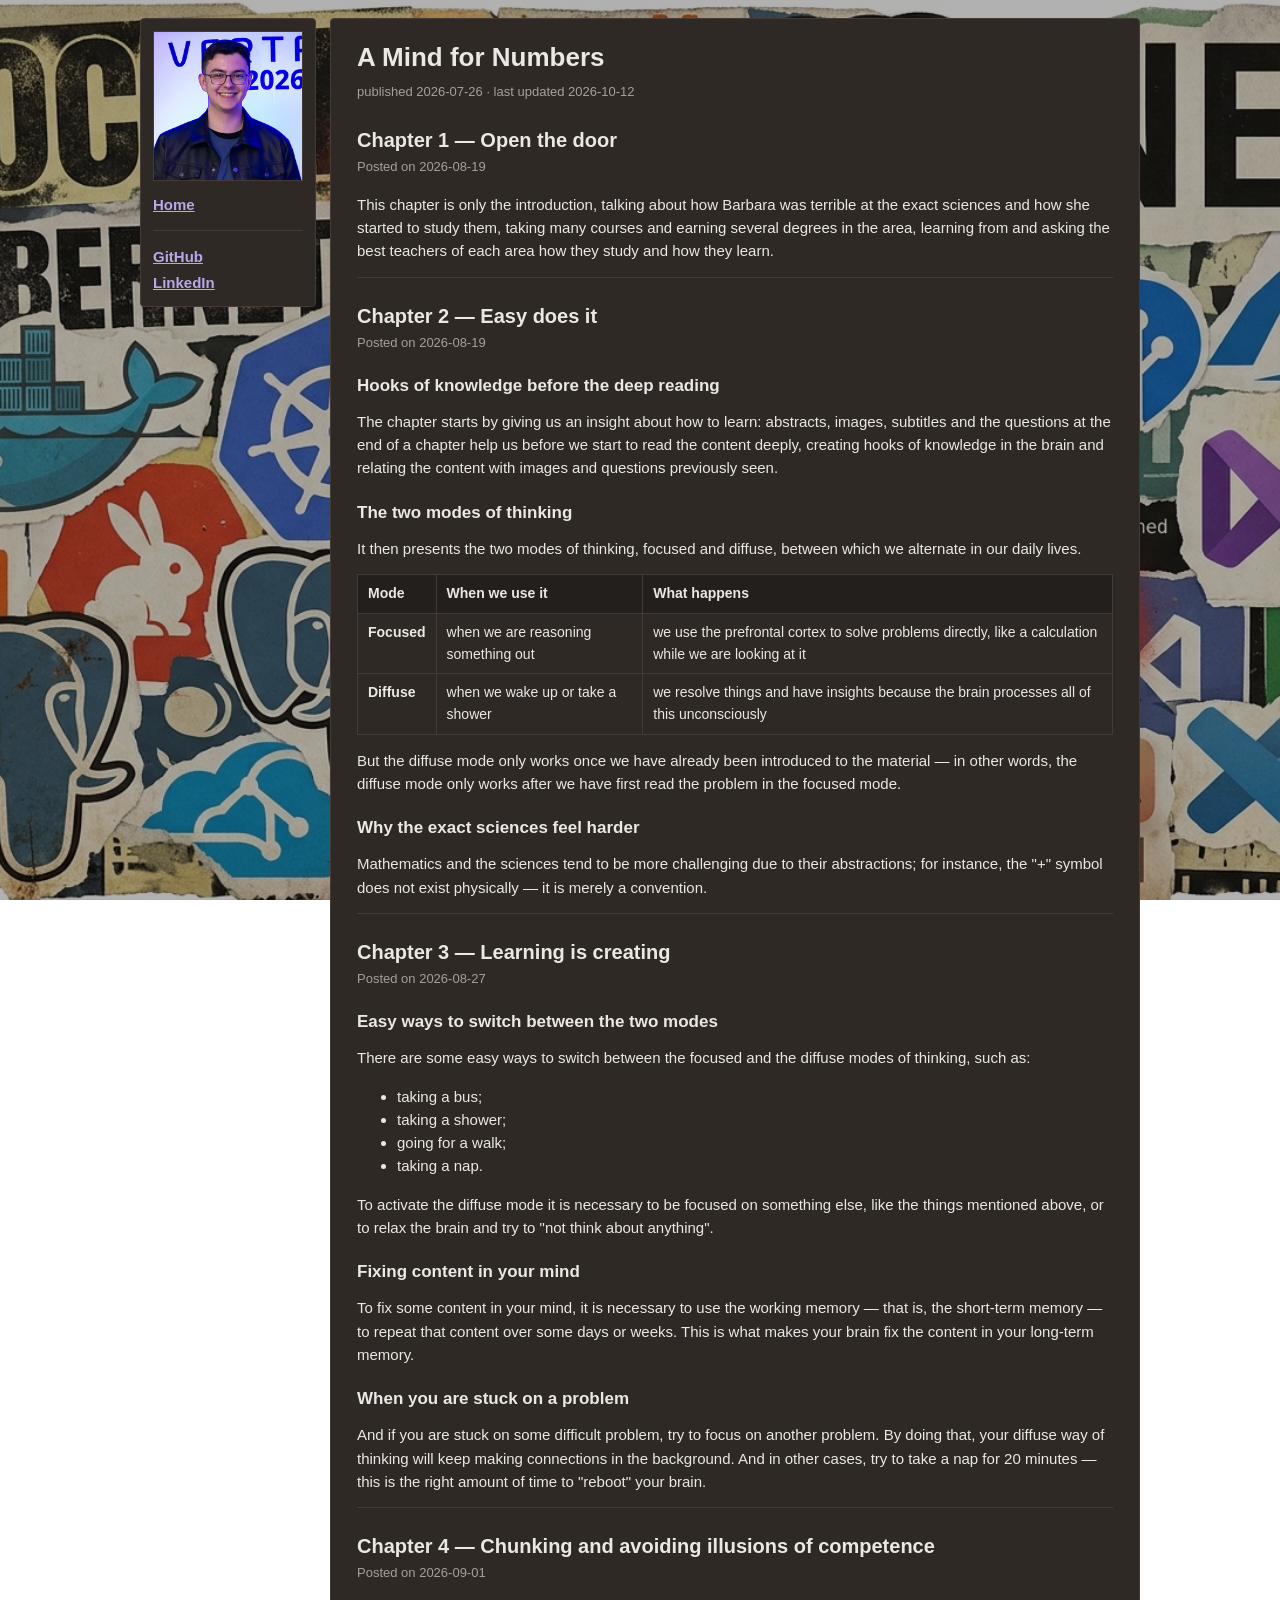
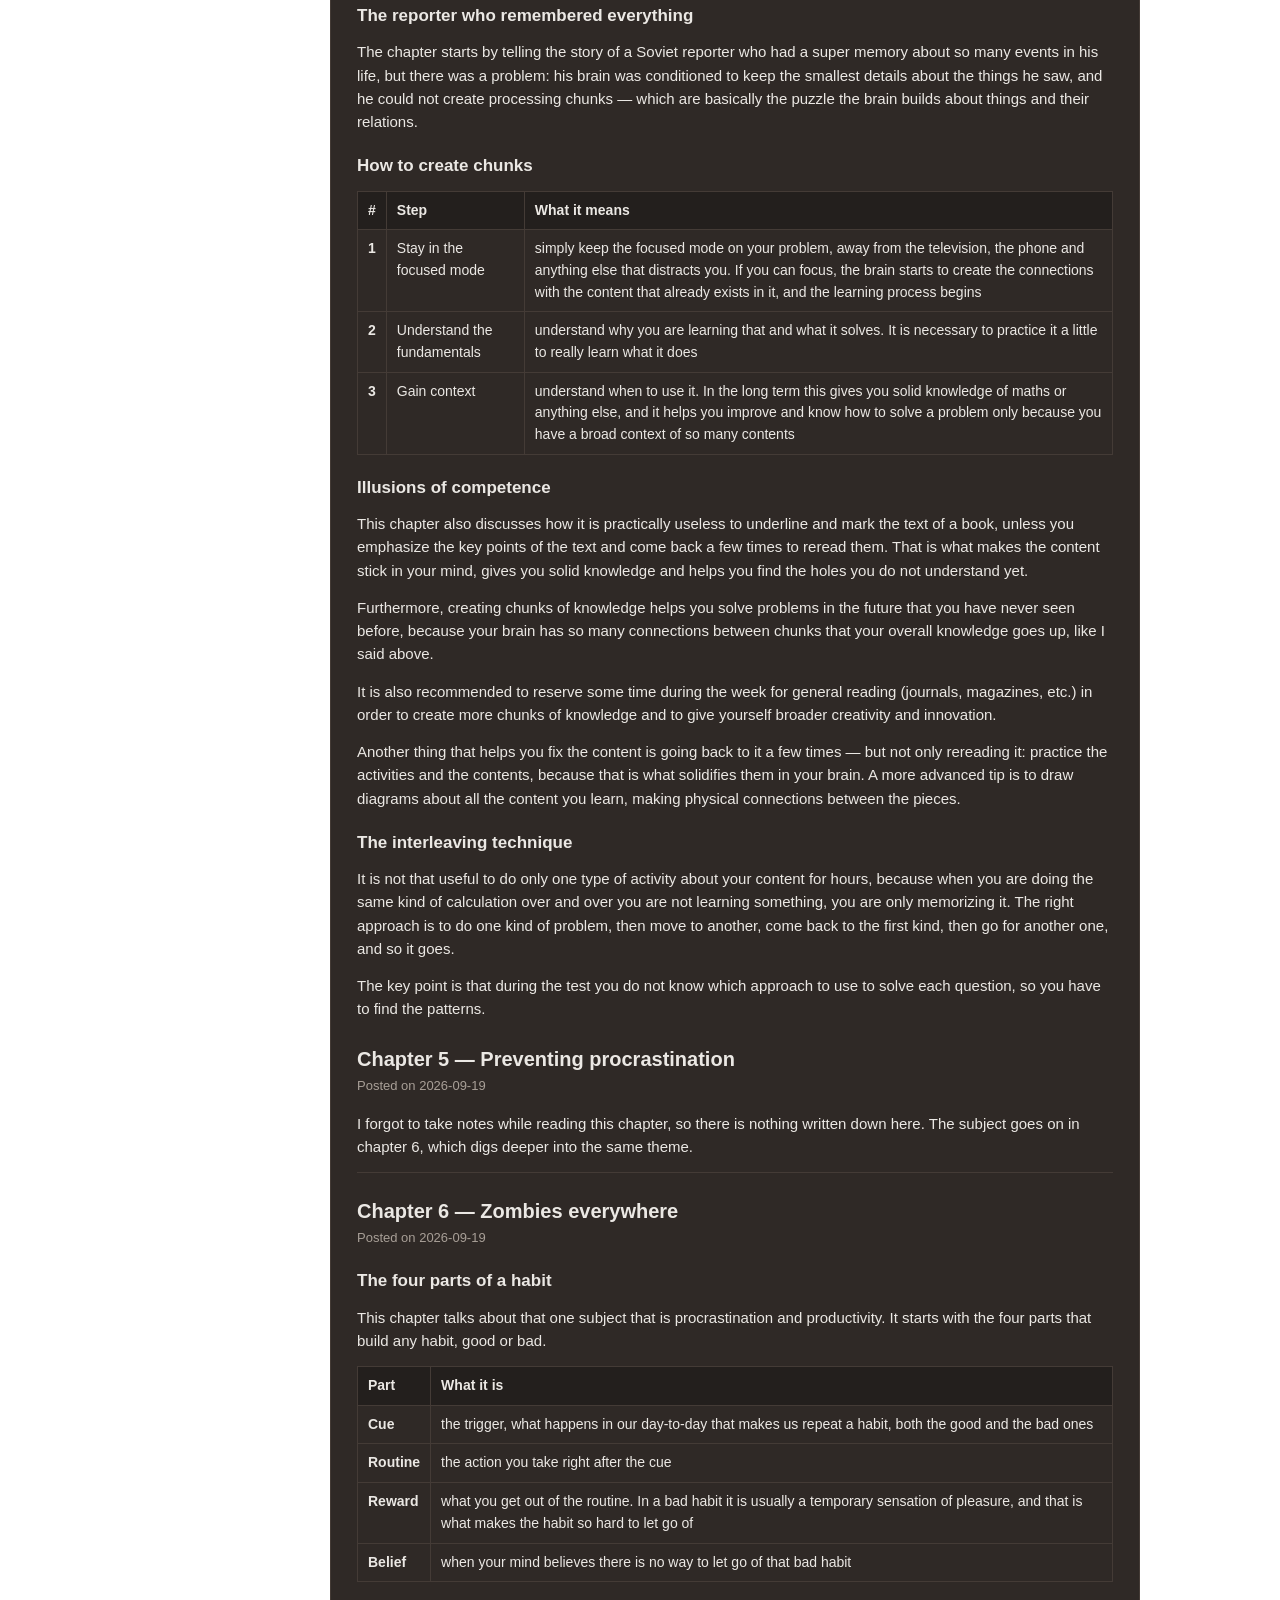
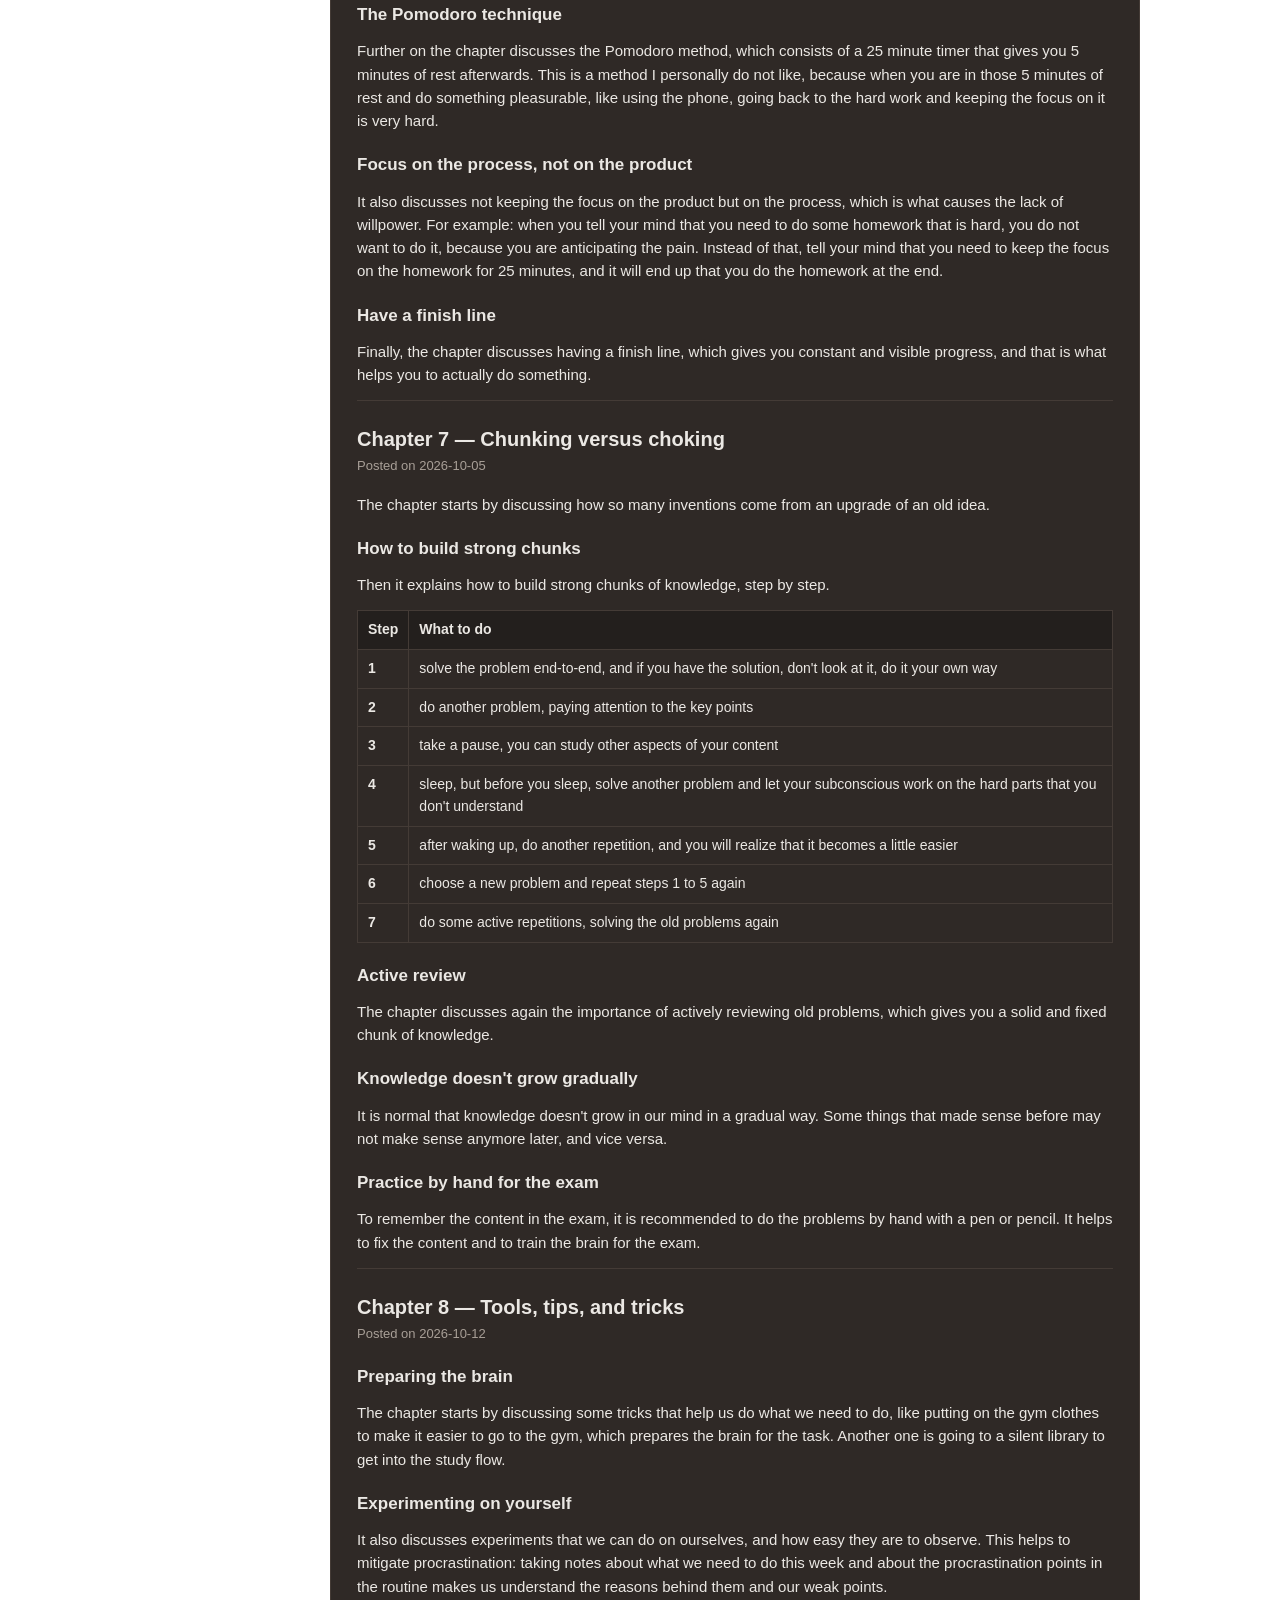
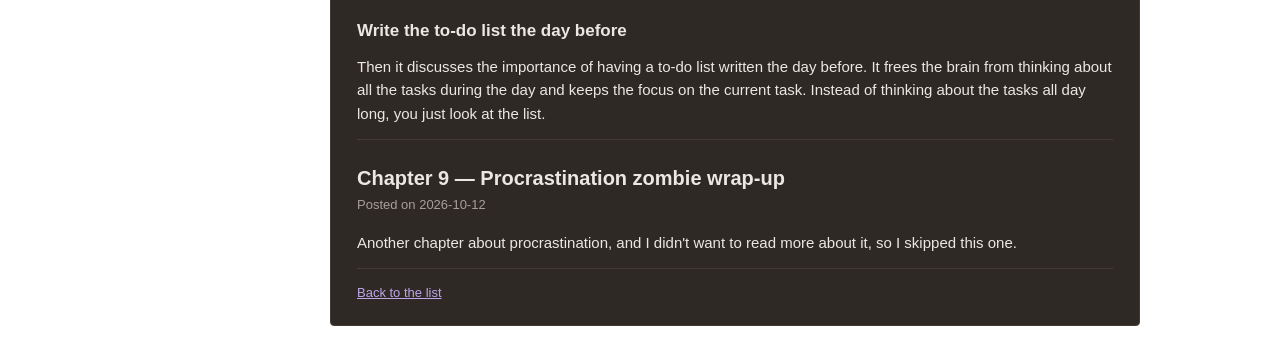
==== commit b134cb3f: "Adiciona capitulos 8 e 9 de A Mind for Numbers Co-Authored-By: Claude Opus 5.5 <noreply@anthropic.co" ====
--- a/posts/a-mind-for-numbers.html
+++ b/posts/a-mind-for-numbers.html
@@ -414,6 +414,50 @@
         </p>
 
         <hr>
+
+        <!-- ====================================================================
+             CAPITULO 8
+             ==================================================================== -->
+        <h2>Chapter 8 &mdash; Tools, tips, and tricks</h2>
+        <p class="capitulo__data">Posted on <time datetime="2026-10-12">2026-10-12</time></p>
+
+        <h3>Preparing the brain</h3>
+        <p>
+          The chapter starts by discussing some tricks that help us do what we need to do, like
+          putting on the gym clothes to make it easier to go to the gym, which prepares the brain
+          for the task. Another one is going to a silent library to get into the study flow.
+        </p>
+
+        <h3>Experimenting on yourself</h3>
+        <p>
+          It also discusses experiments that we can do on ourselves, and how easy they are to
+          observe. This helps to mitigate procrastination: taking notes about what we need to do
+          this week and about the procrastination points in the routine makes us understand the
+          reasons behind them and our weak points.
+        </p>
+
+        <h3>Write the to-do list the day before</h3>
+        <p>
+          Then it discusses the importance of having a to-do list written the day before. It
+          frees the brain from thinking about all the tasks during the day and keeps the focus on
+          the current task. Instead of thinking about the tasks all day long, you just look at the
+          list.
+        </p>
+
+        <hr>
+
+        <!-- ====================================================================
+             CAPITULO 9
+             ==================================================================== -->
+        <h2>Chapter 9 &mdash; Procrastination zombie wrap-up</h2>
+        <p class="capitulo__data">Posted on <time datetime="2026-10-12">2026-10-12</time></p>
+
+        <p>
+          Another chapter about procrastination, and I didn't want to read more about it, so I
+          skipped this one.
+        </p>
+
+        <hr>
         <p class="post__voltar"><a href="../index.html">Back to the list</a></p>
       </article>
     </div>
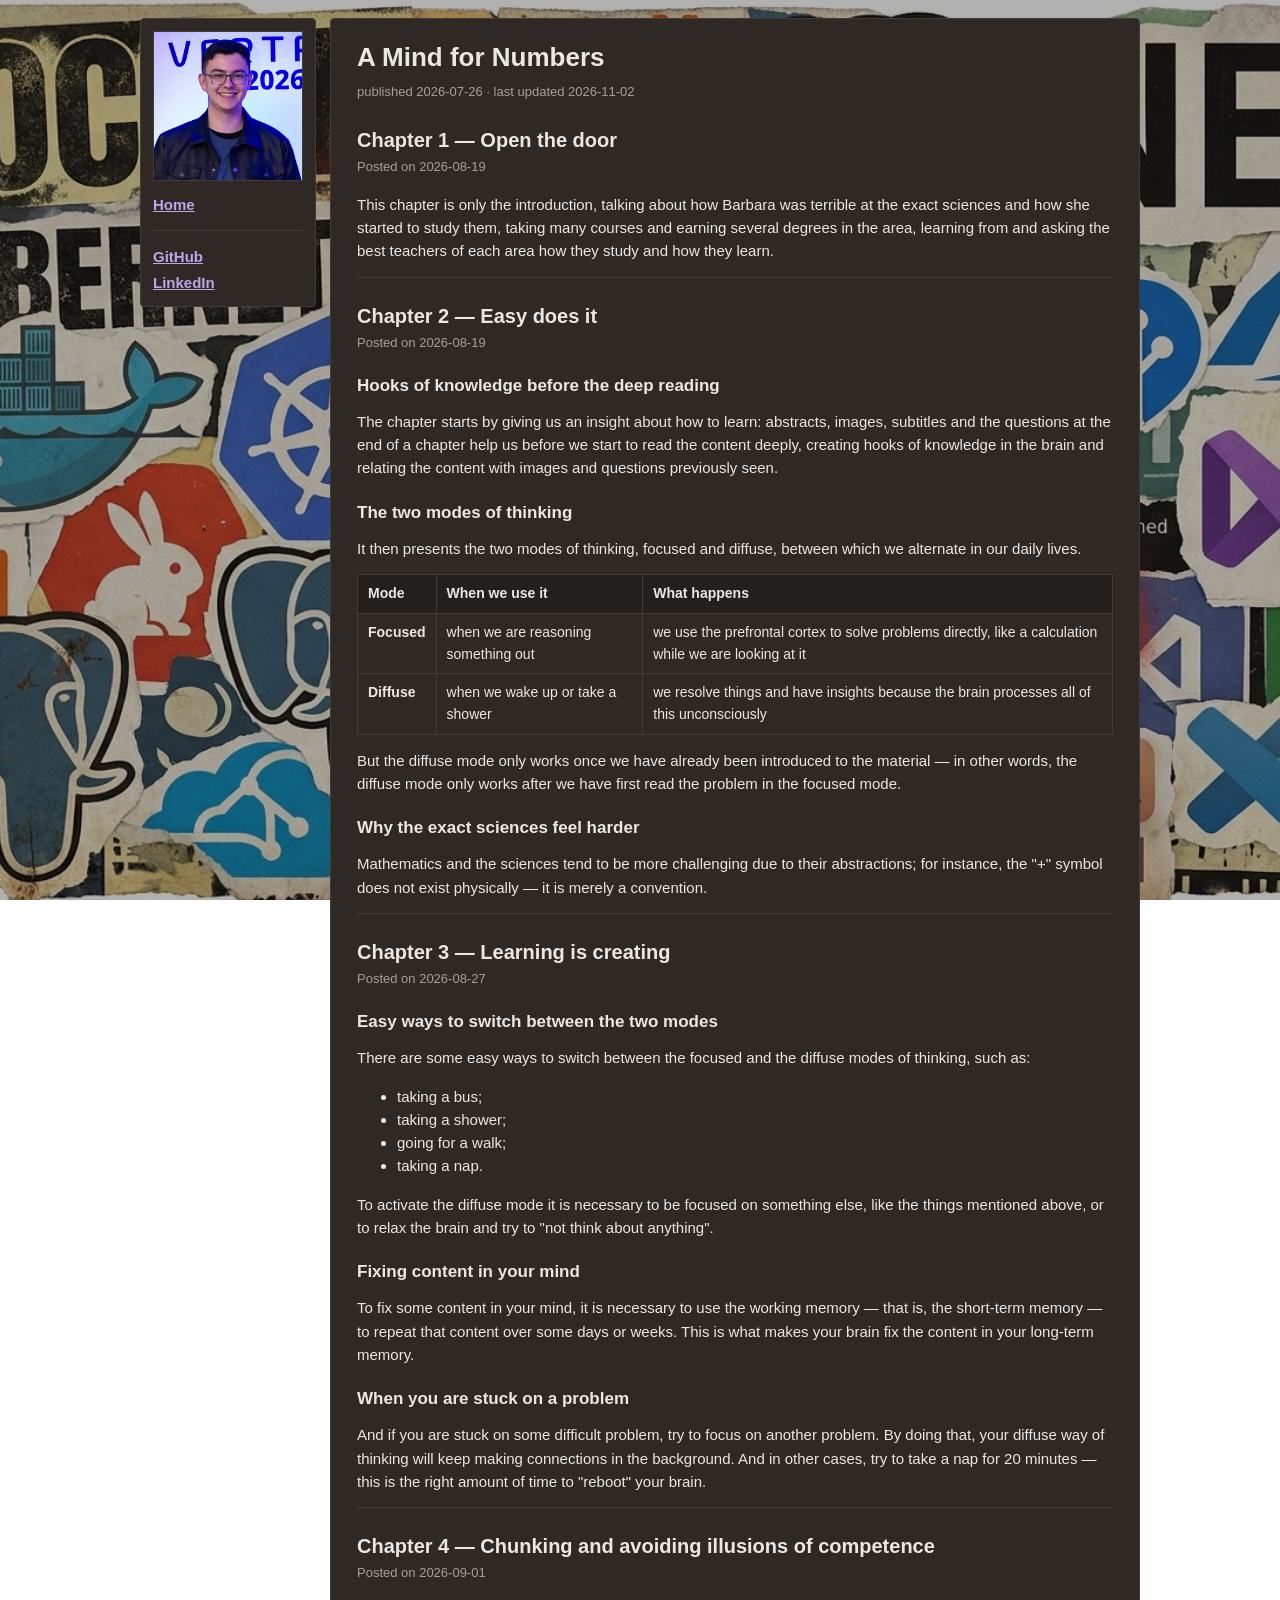
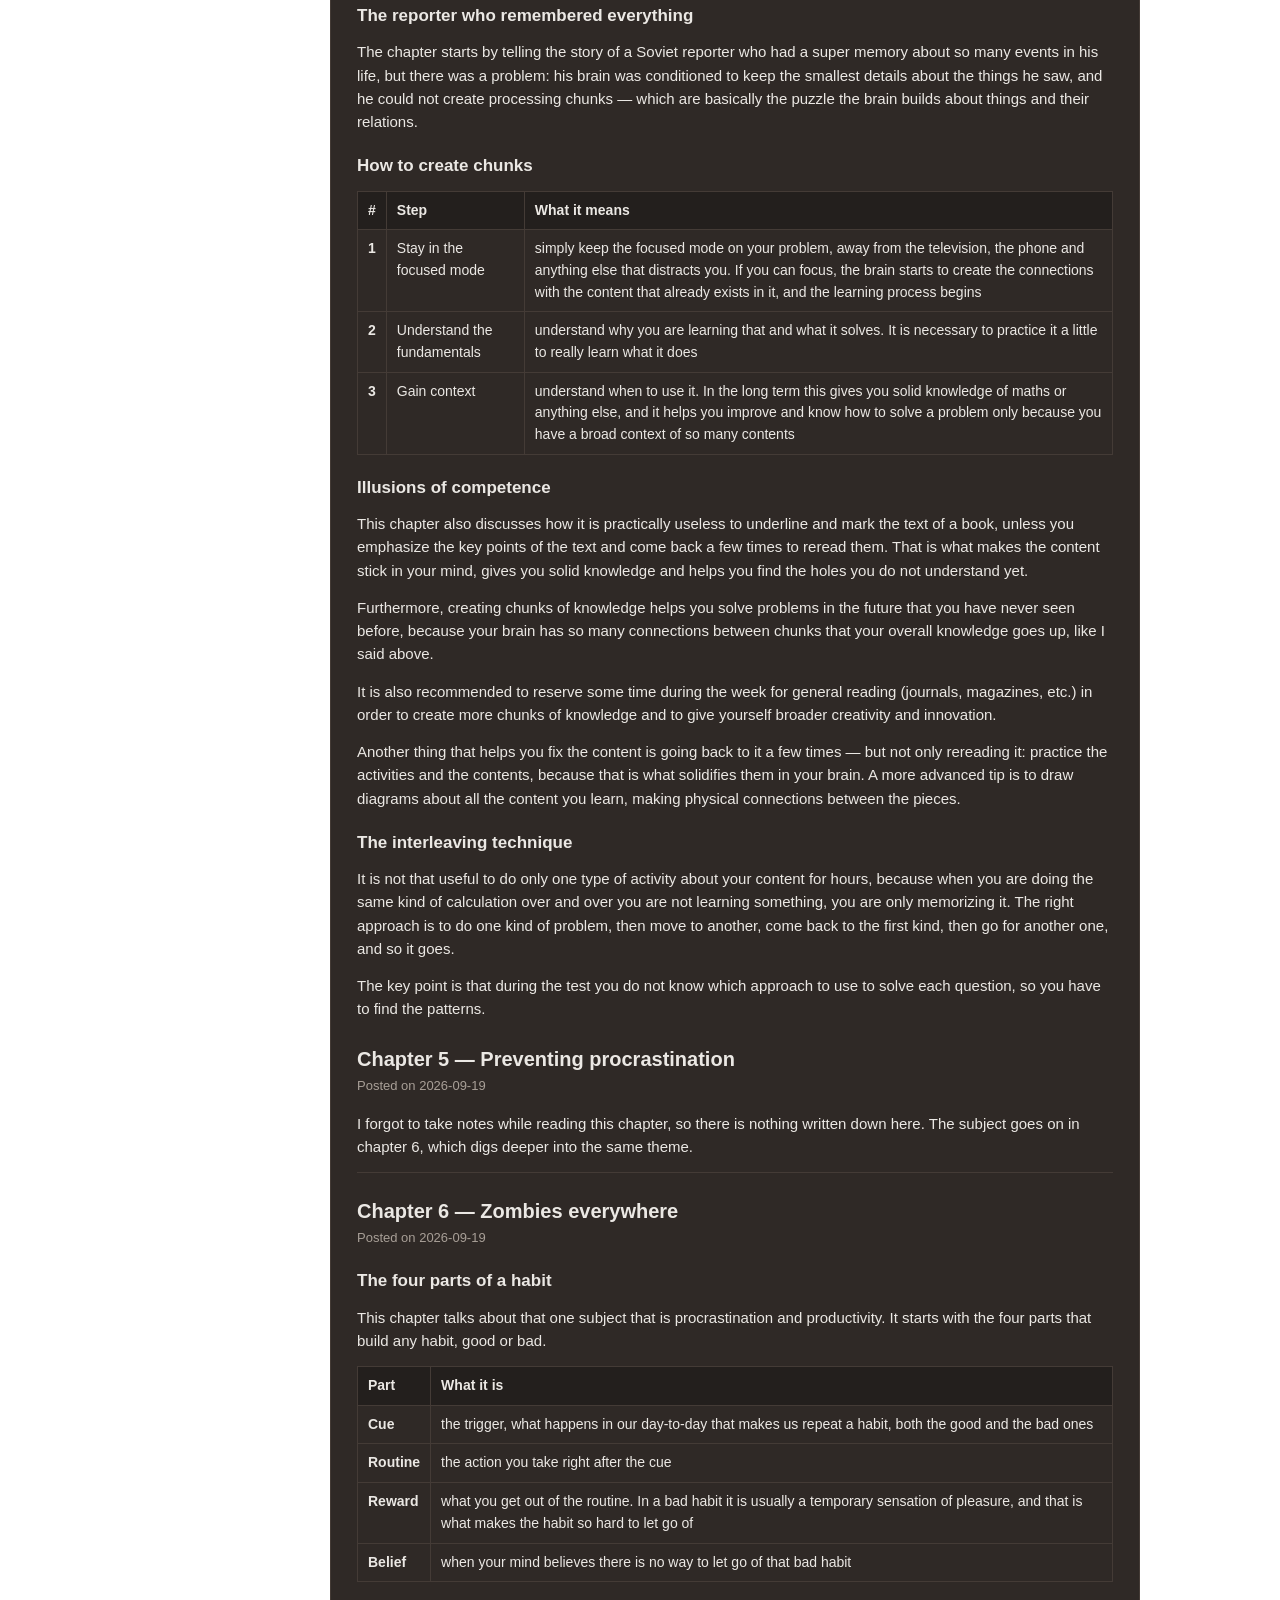
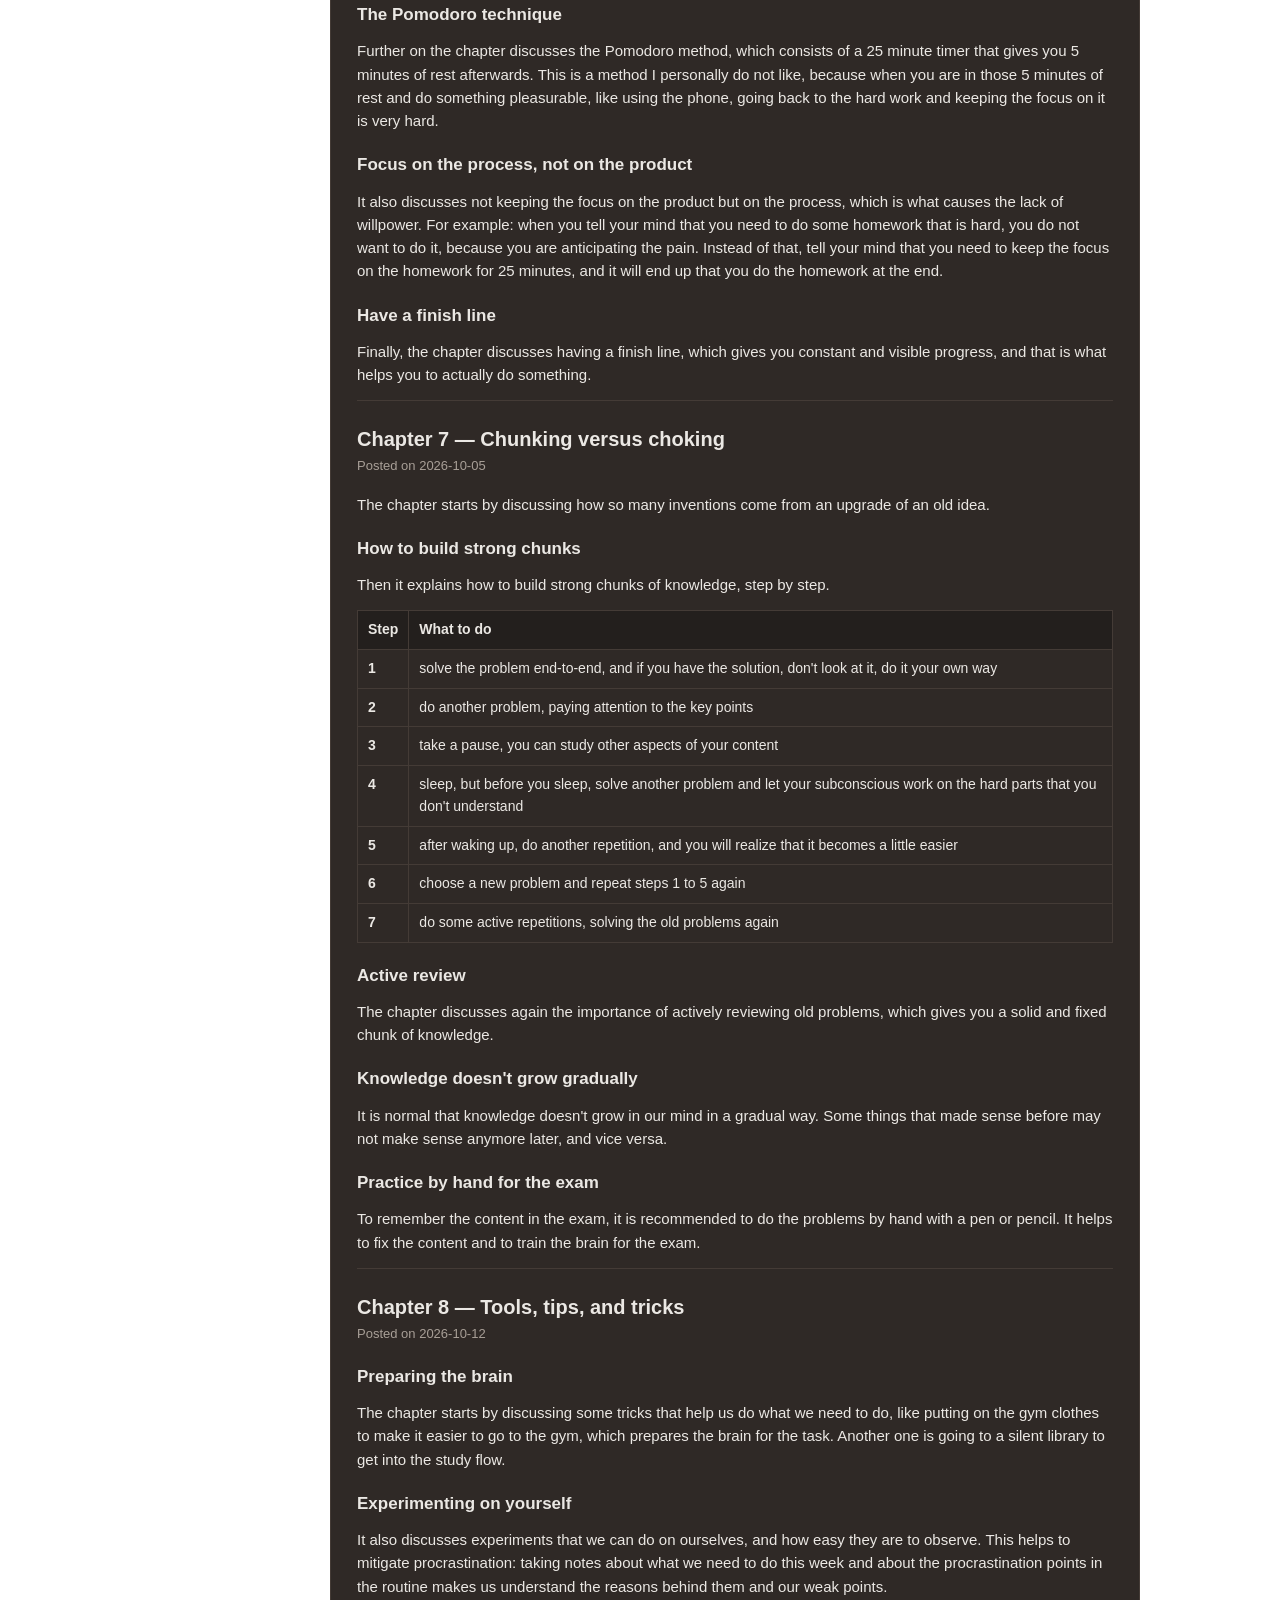
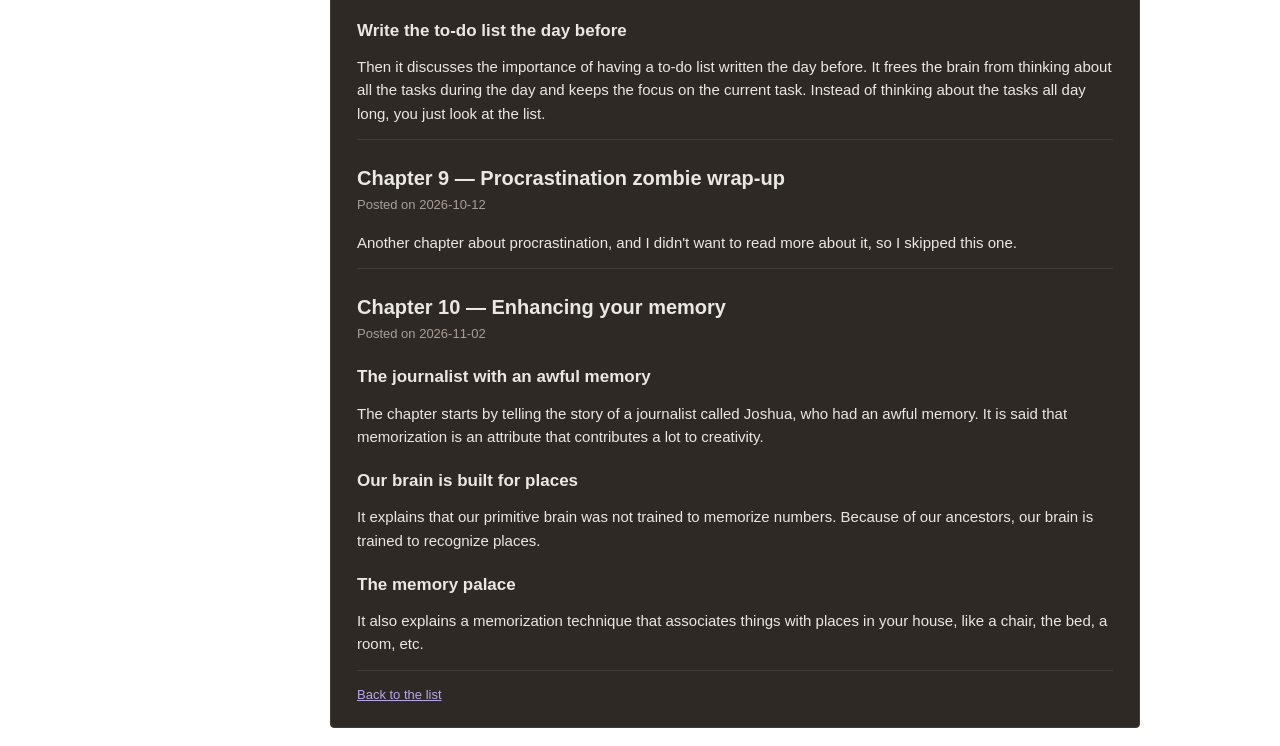
==== commit 1d810b37: "Adiciona capitulo 10 de A Mind for Numbers Co-Authored-By: Claude Opus 5.5 <noreply@anthropic.com>" ====
--- a/posts/a-mind-for-numbers.html
+++ b/posts/a-mind-for-numbers.html
@@ -458,6 +458,33 @@
         </p>
 
         <hr>
+
+        <!-- ====================================================================
+             CAPITULO 10
+             ==================================================================== -->
+        <h2>Chapter 10 &mdash; Enhancing your memory</h2>
+        <p class="capitulo__data">Posted on <time datetime="2026-11-02">2026-11-02</time></p>
+
+        <h3>The journalist with an awful memory</h3>
+        <p>
+          The chapter starts by telling the story of a journalist called Joshua, who had an awful
+          memory. It is said that memorization is an attribute that contributes a lot to
+          creativity.
+        </p>
+
+        <h3>Our brain is built for places</h3>
+        <p>
+          It explains that our primitive brain was not trained to memorize numbers. Because of our
+          ancestors, our brain is trained to recognize places.
+        </p>
+
+        <h3>The memory palace</h3>
+        <p>
+          It also explains a memorization technique that associates things with places in your
+          house, like a chair, the bed, a room, etc.
+        </p>
+
+        <hr>
         <p class="post__voltar"><a href="../index.html">Back to the list</a></p>
       </article>
     </div>
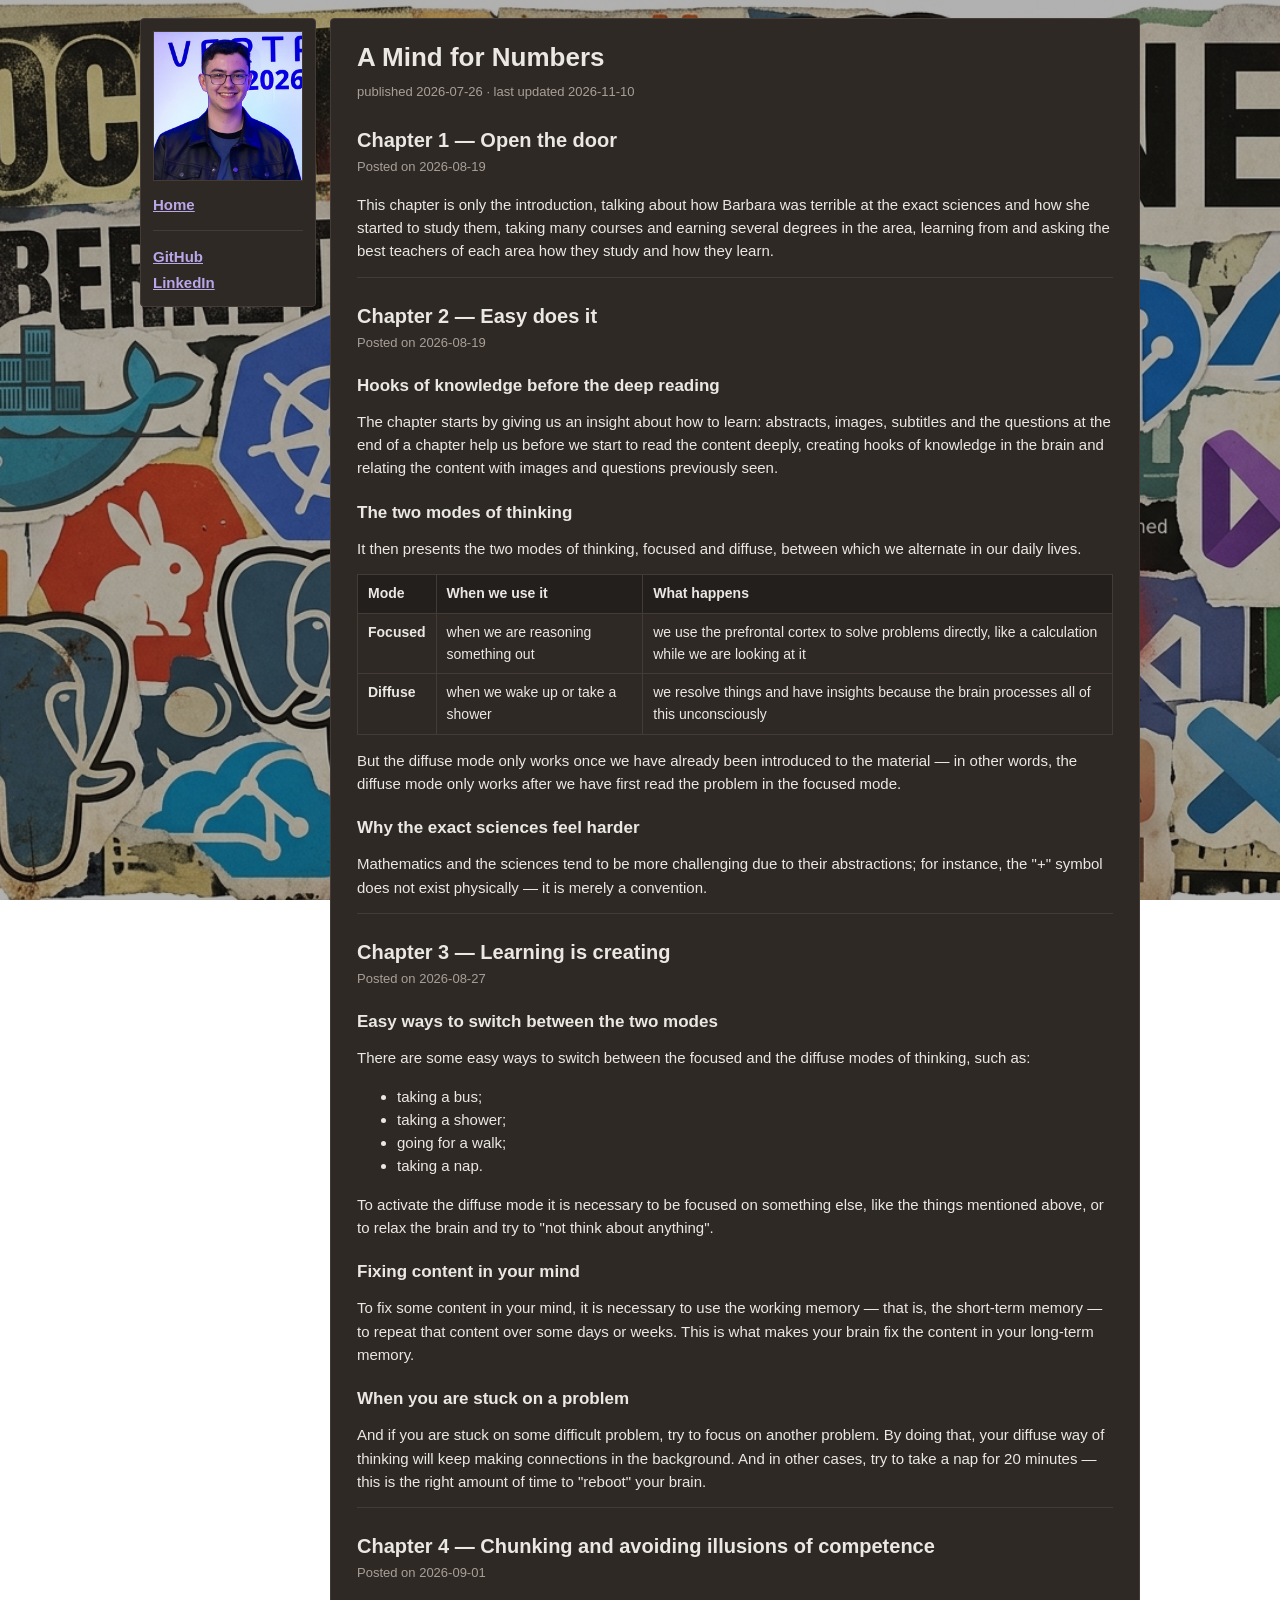
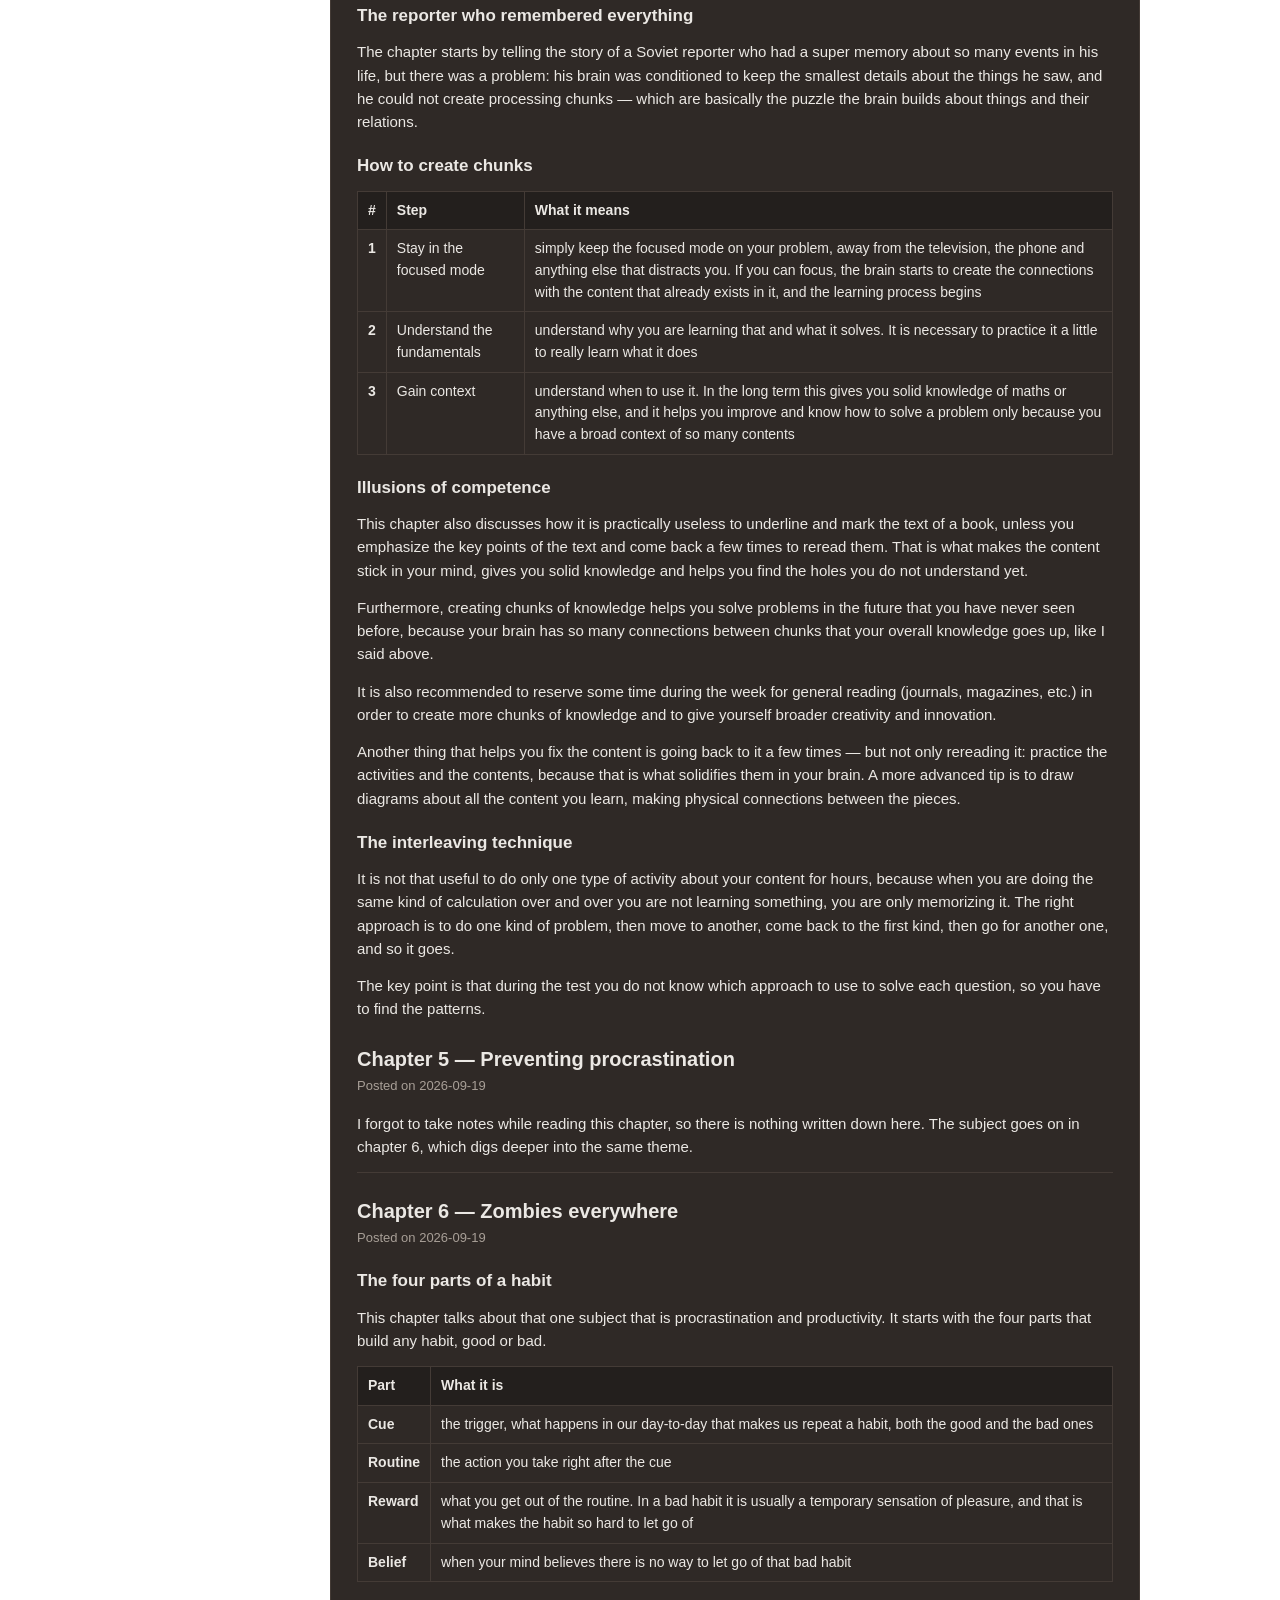
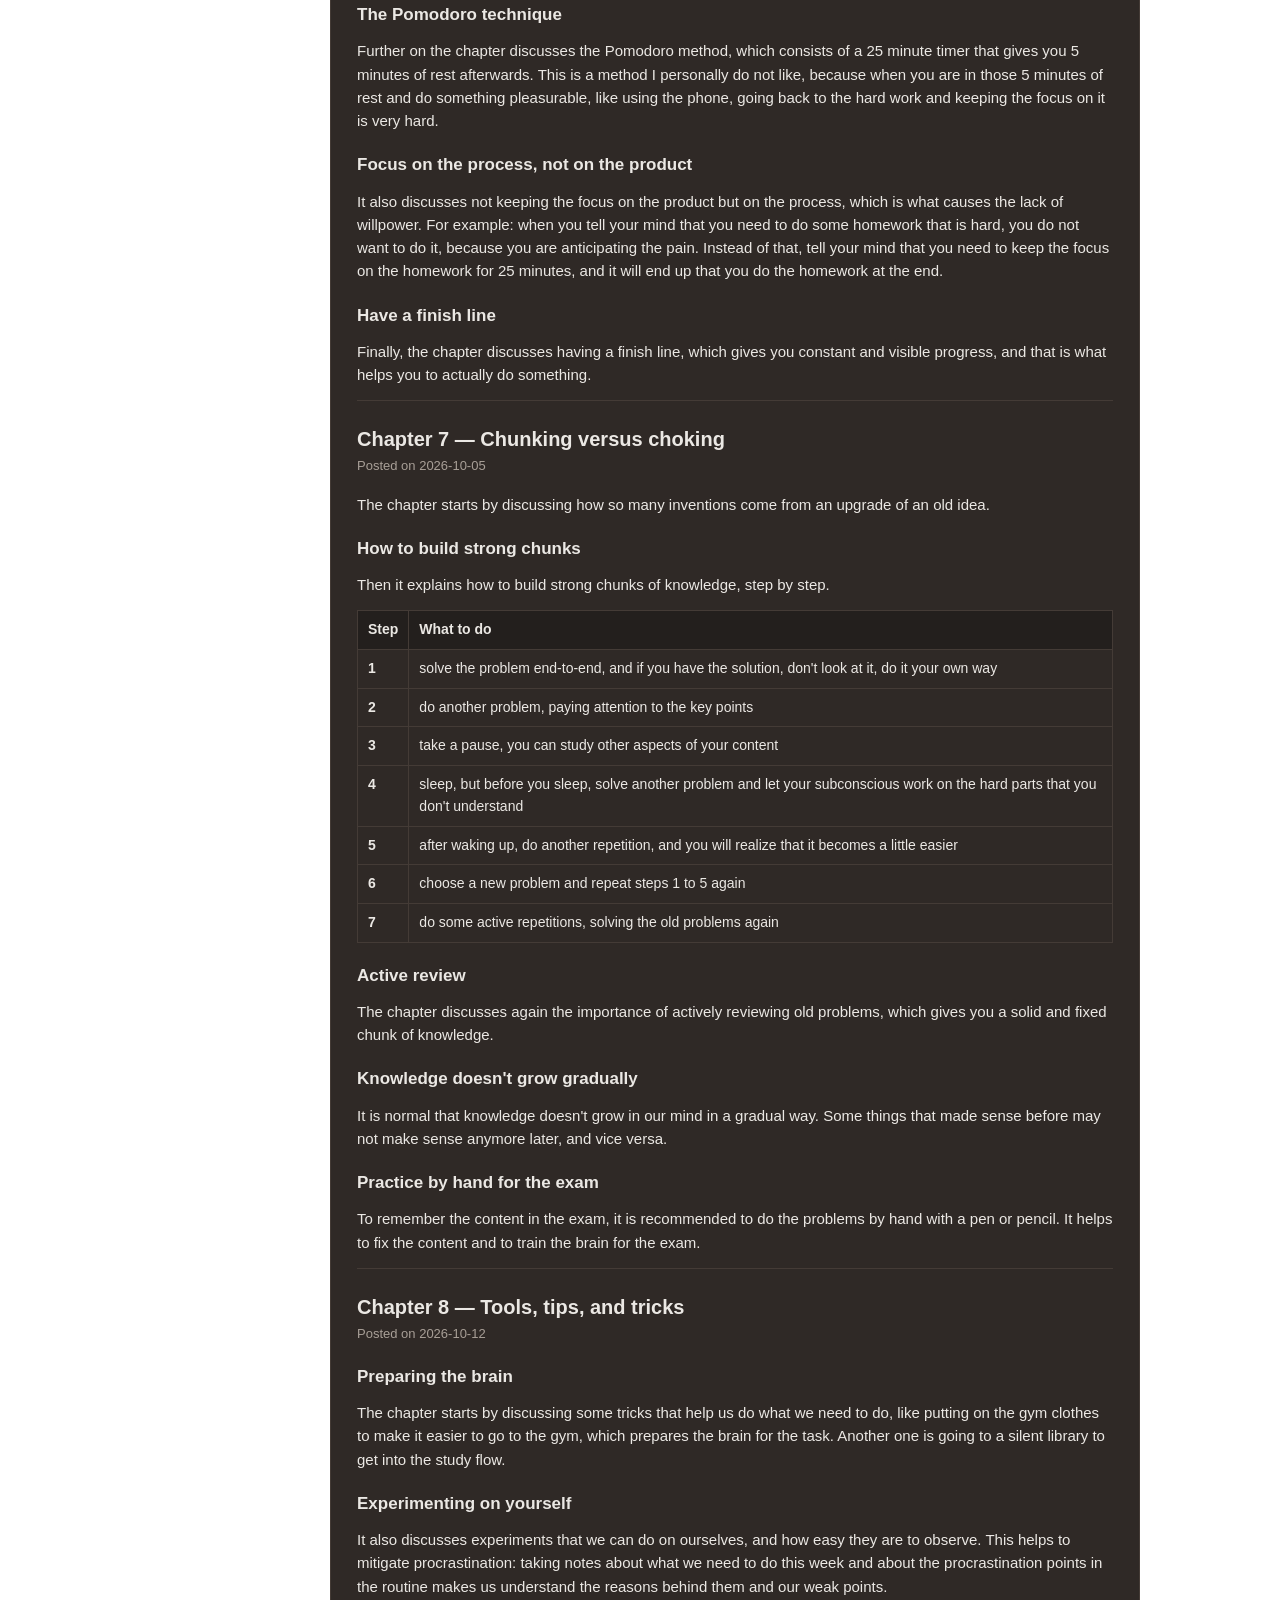
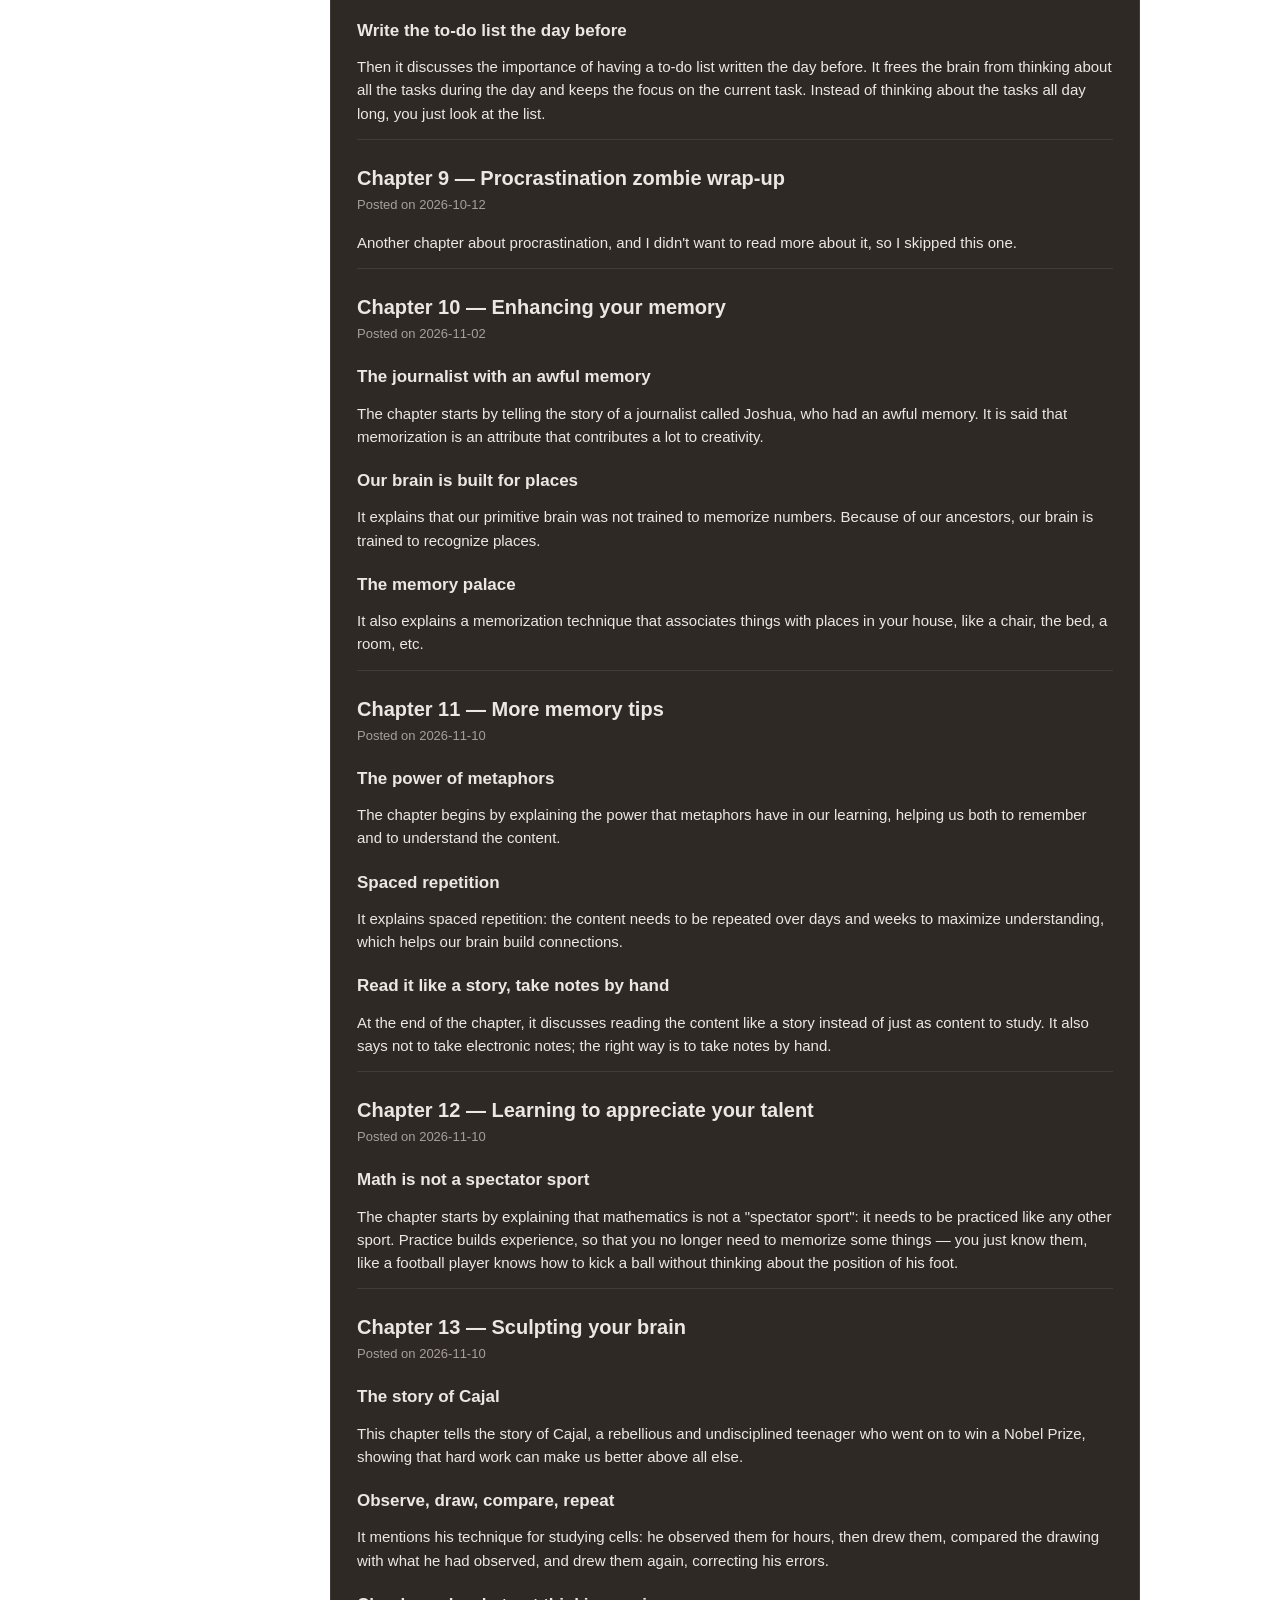
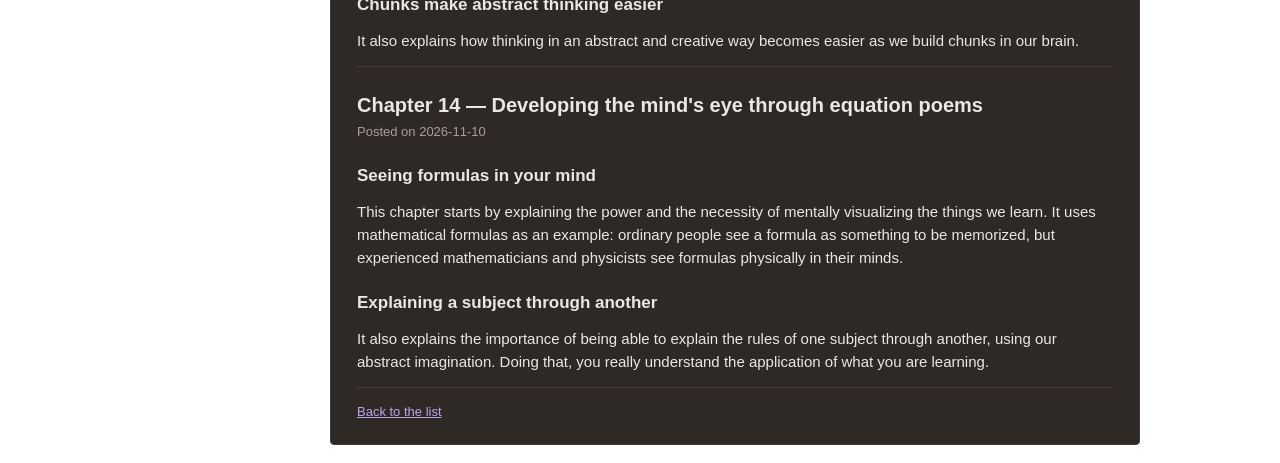
==== commit 25ed052e: "Adiciona capitulos 11 a 14 de A Mind for Numbers Co-Authored-By: Claude Opus 5.5 <noreply@anthropic." ====
--- a/posts/a-mind-for-numbers.html
+++ b/posts/a-mind-for-numbers.html
@@ -485,6 +485,99 @@
         </p>
 
         <hr>
+
+        <!-- ====================================================================
+             CAPITULO 11
+             ==================================================================== -->
+        <h2>Chapter 11 &mdash; More memory tips</h2>
+        <p class="capitulo__data">Posted on <time datetime="2026-11-10">2026-11-10</time></p>
+
+        <h3>The power of metaphors</h3>
+        <p>
+          The chapter begins by explaining the power that metaphors have in our learning, helping
+          us both to remember and to understand the content.
+        </p>
+
+        <h3>Spaced repetition</h3>
+        <p>
+          It explains spaced repetition: the content needs to be repeated over days and weeks to
+          maximize understanding, which helps our brain build connections.
+        </p>
+
+        <h3>Read it like a story, take notes by hand</h3>
+        <p>
+          At the end of the chapter, it discusses reading the content like a story instead of
+          just as content to study. It also says not to take electronic notes; the right way is
+          to take notes by hand.
+        </p>
+
+        <hr>
+
+        <!-- ====================================================================
+             CAPITULO 12
+             ==================================================================== -->
+        <h2>Chapter 12 &mdash; Learning to appreciate your talent</h2>
+        <p class="capitulo__data">Posted on <time datetime="2026-11-10">2026-11-10</time></p>
+
+        <h3>Math is not a spectator sport</h3>
+        <p>
+          The chapter starts by explaining that mathematics is not a &quot;spectator sport&quot;:
+          it needs to be practiced like any other sport. Practice builds experience, so that you
+          no longer need to memorize some things &mdash; you just know them, like a football
+          player knows how to kick a ball without thinking about the position of his foot.
+        </p>
+
+        <hr>
+
+        <!-- ====================================================================
+             CAPITULO 13
+             ==================================================================== -->
+        <h2>Chapter 13 &mdash; Sculpting your brain</h2>
+        <p class="capitulo__data">Posted on <time datetime="2026-11-10">2026-11-10</time></p>
+
+        <h3>The story of Cajal</h3>
+        <p>
+          This chapter tells the story of Cajal, a rebellious and undisciplined teenager who went
+          on to win a Nobel Prize, showing that hard work can make us better above all else.
+        </p>
+
+        <h3>Observe, draw, compare, repeat</h3>
+        <p>
+          It mentions his technique for studying cells: he observed them for hours, then drew
+          them, compared the drawing with what he had observed, and drew them again, correcting
+          his errors.
+        </p>
+
+        <h3>Chunks make abstract thinking easier</h3>
+        <p>
+          It also explains how thinking in an abstract and creative way becomes easier as we
+          build chunks in our brain.
+        </p>
+
+        <hr>
+
+        <!-- ====================================================================
+             CAPITULO 14
+             ==================================================================== -->
+        <h2>Chapter 14 &mdash; Developing the mind's eye through equation poems</h2>
+        <p class="capitulo__data">Posted on <time datetime="2026-11-10">2026-11-10</time></p>
+
+        <h3>Seeing formulas in your mind</h3>
+        <p>
+          This chapter starts by explaining the power and the necessity of mentally visualizing
+          the things we learn. It uses mathematical formulas as an example: ordinary people see a
+          formula as something to be memorized, but experienced mathematicians and physicists see
+          formulas physically in their minds.
+        </p>
+
+        <h3>Explaining a subject through another</h3>
+        <p>
+          It also explains the importance of being able to explain the rules of one subject
+          through another, using our abstract imagination. Doing that, you really understand the
+          application of what you are learning.
+        </p>
+
+        <hr>
         <p class="post__voltar"><a href="../index.html">Back to the list</a></p>
       </article>
     </div>
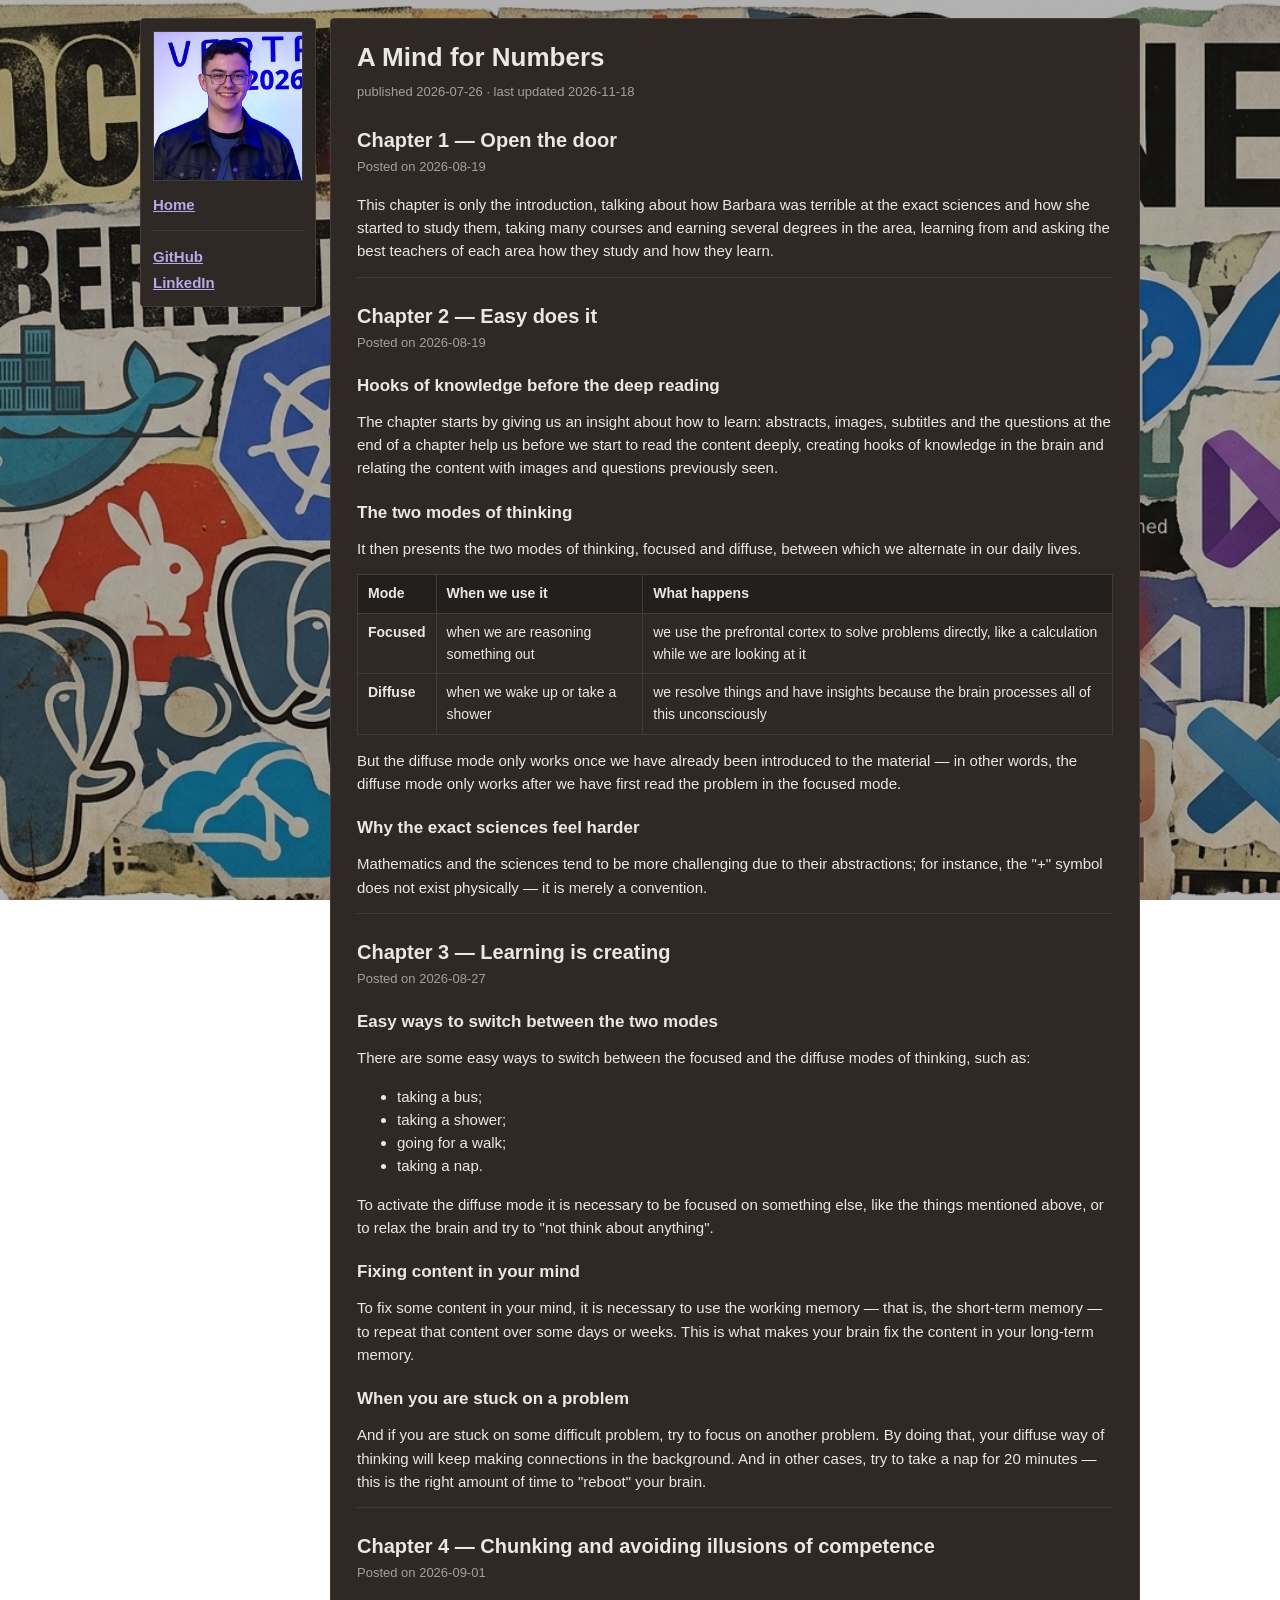
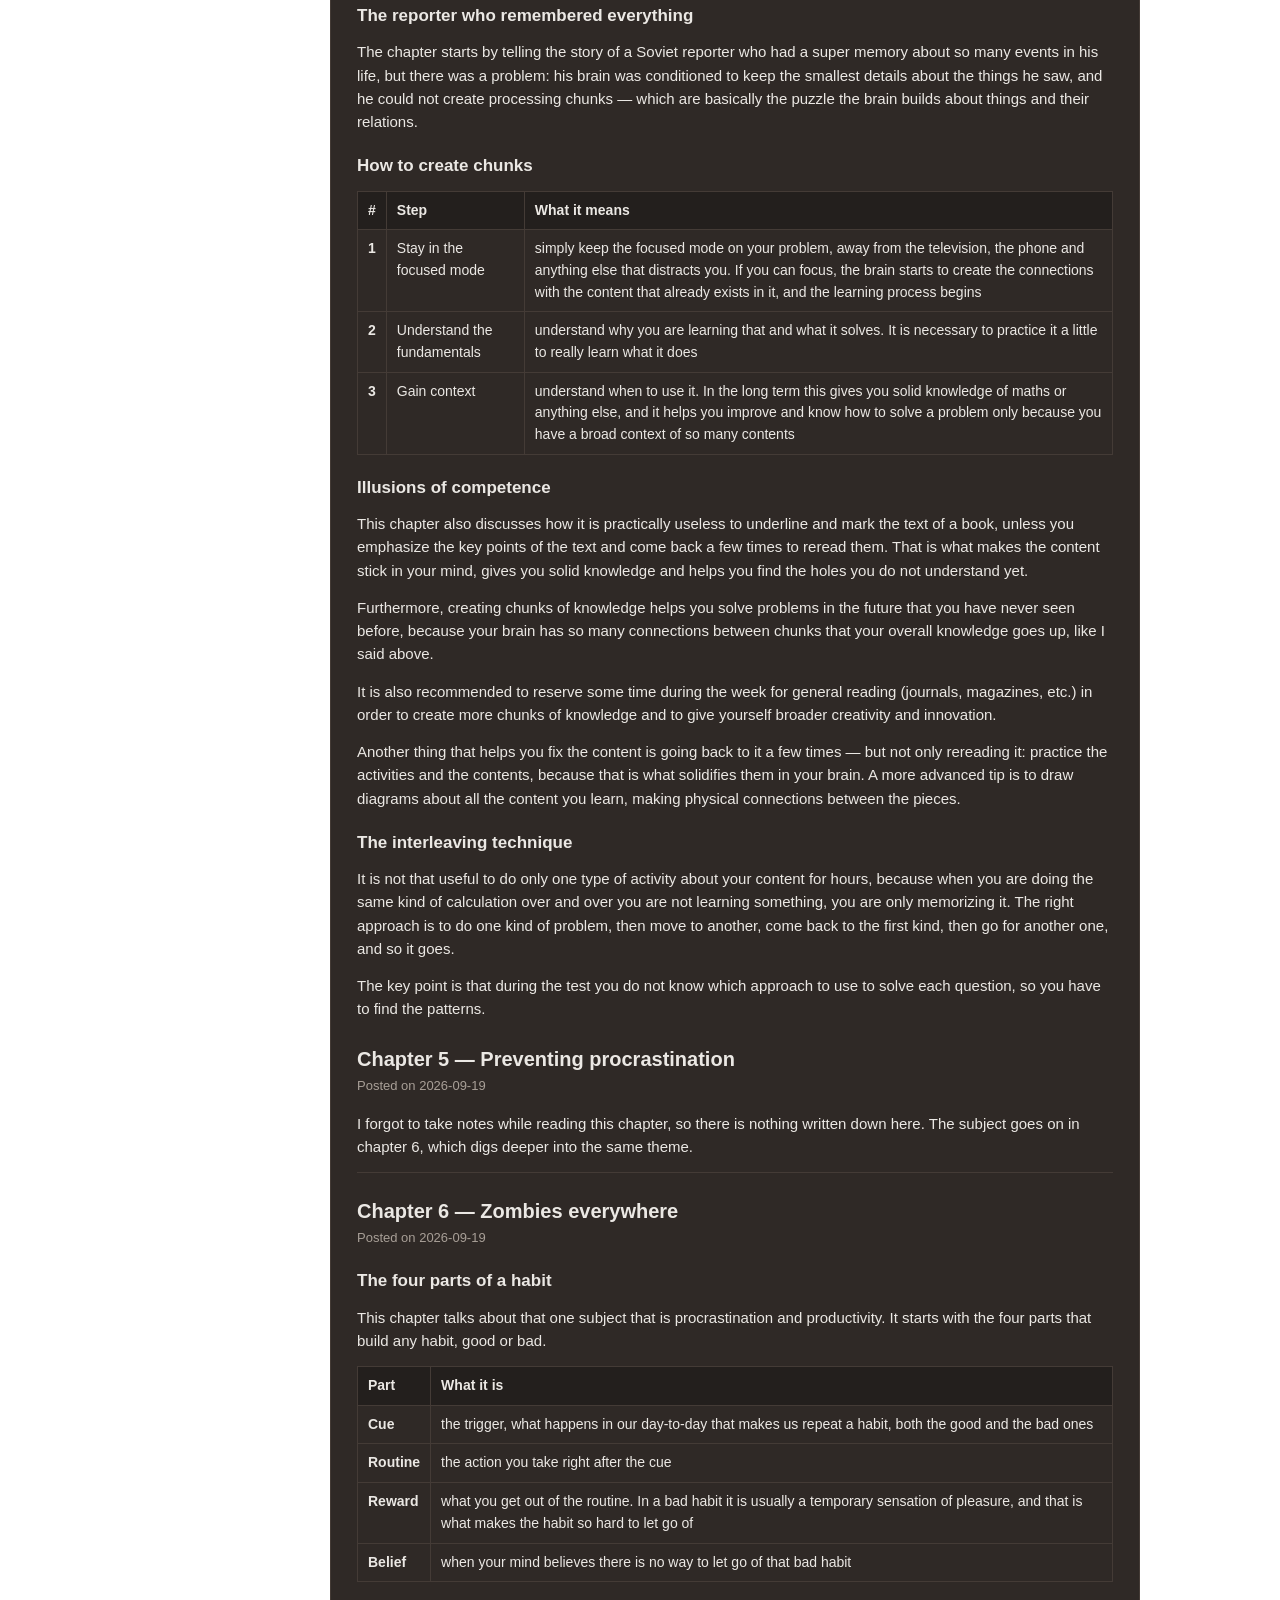
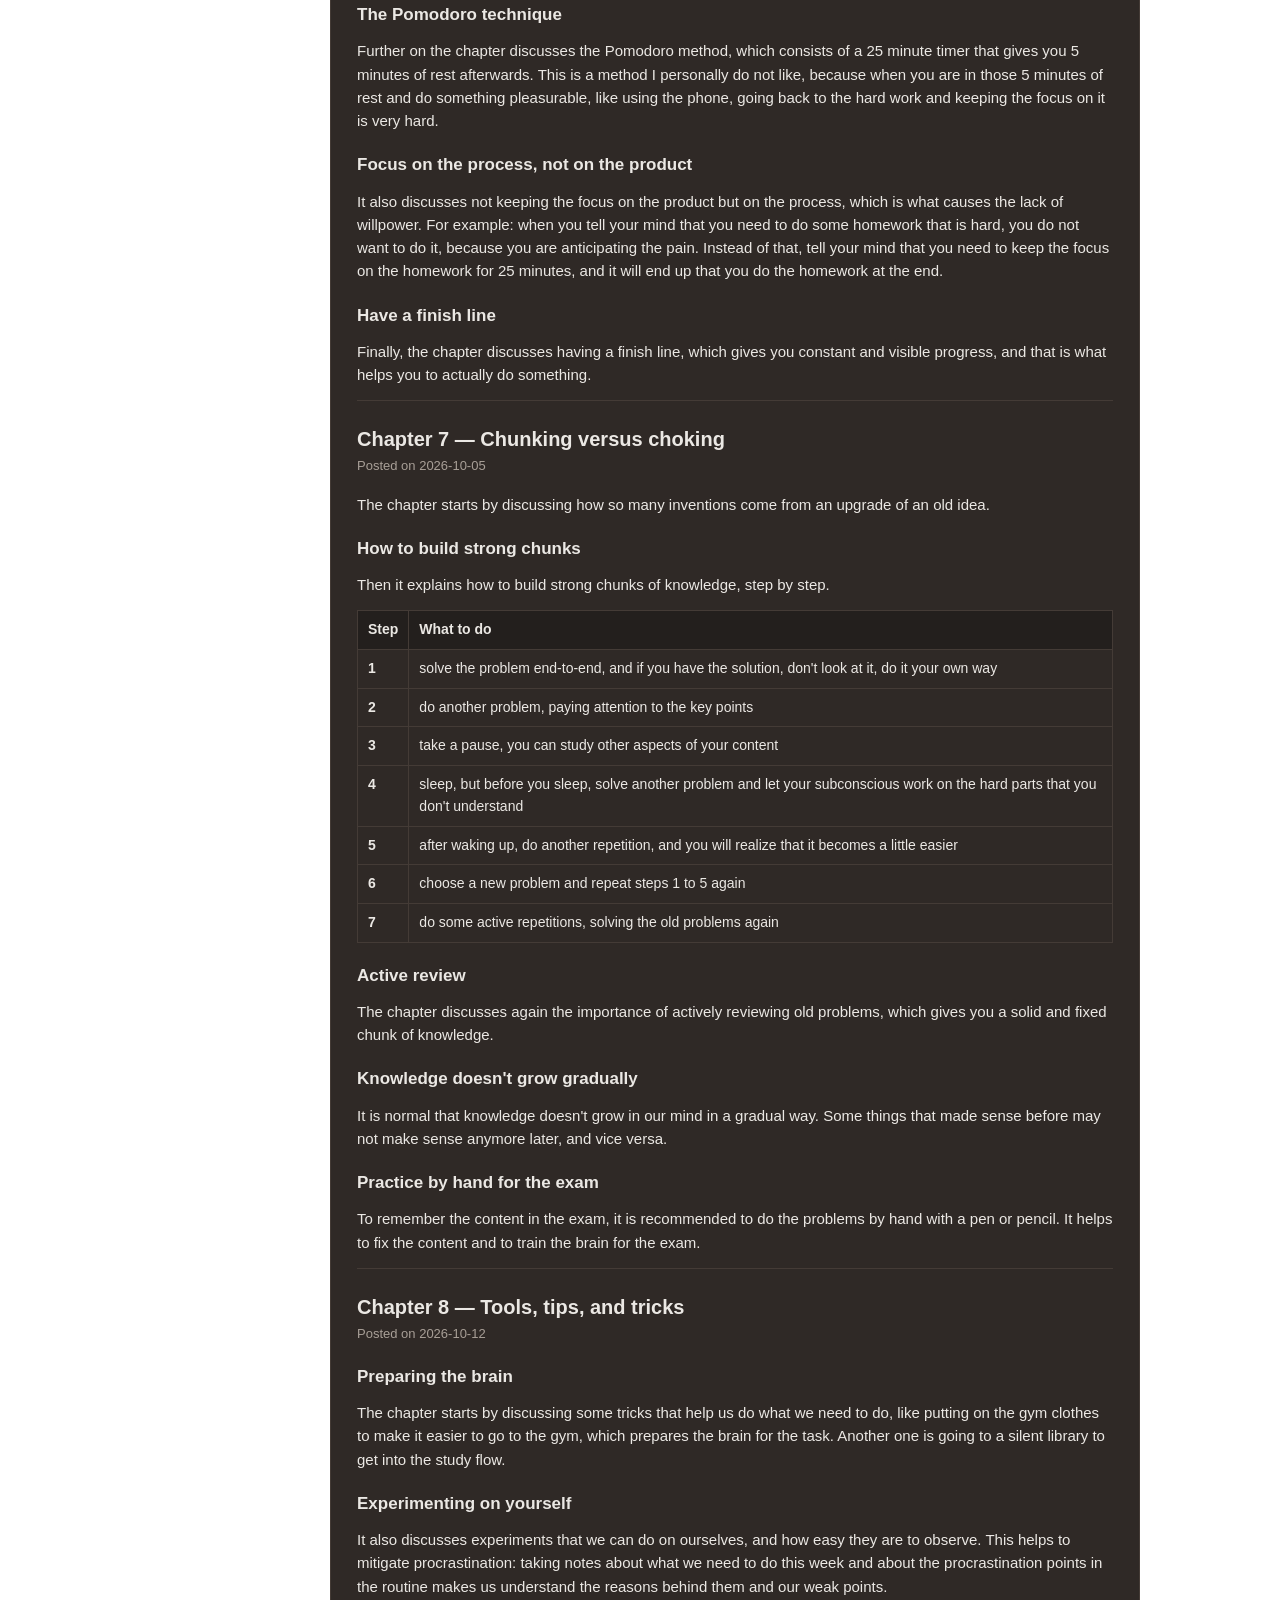
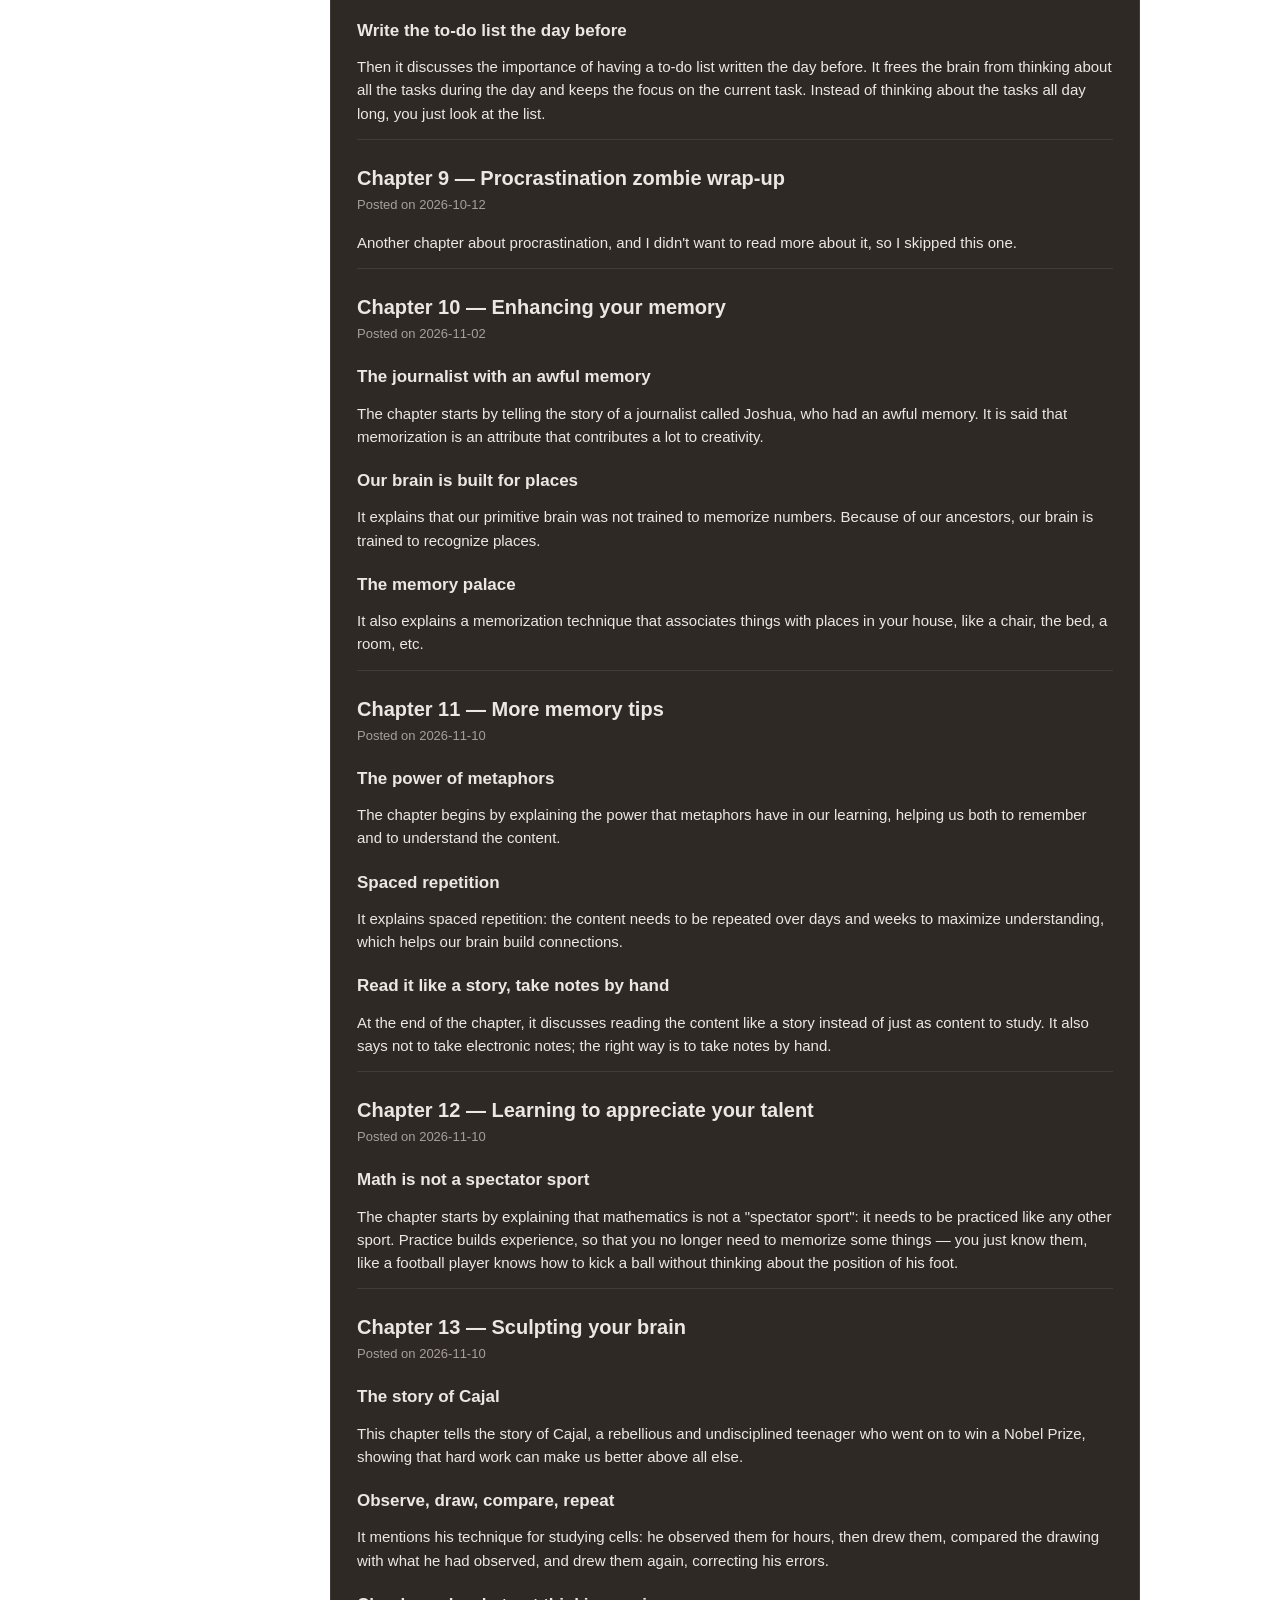
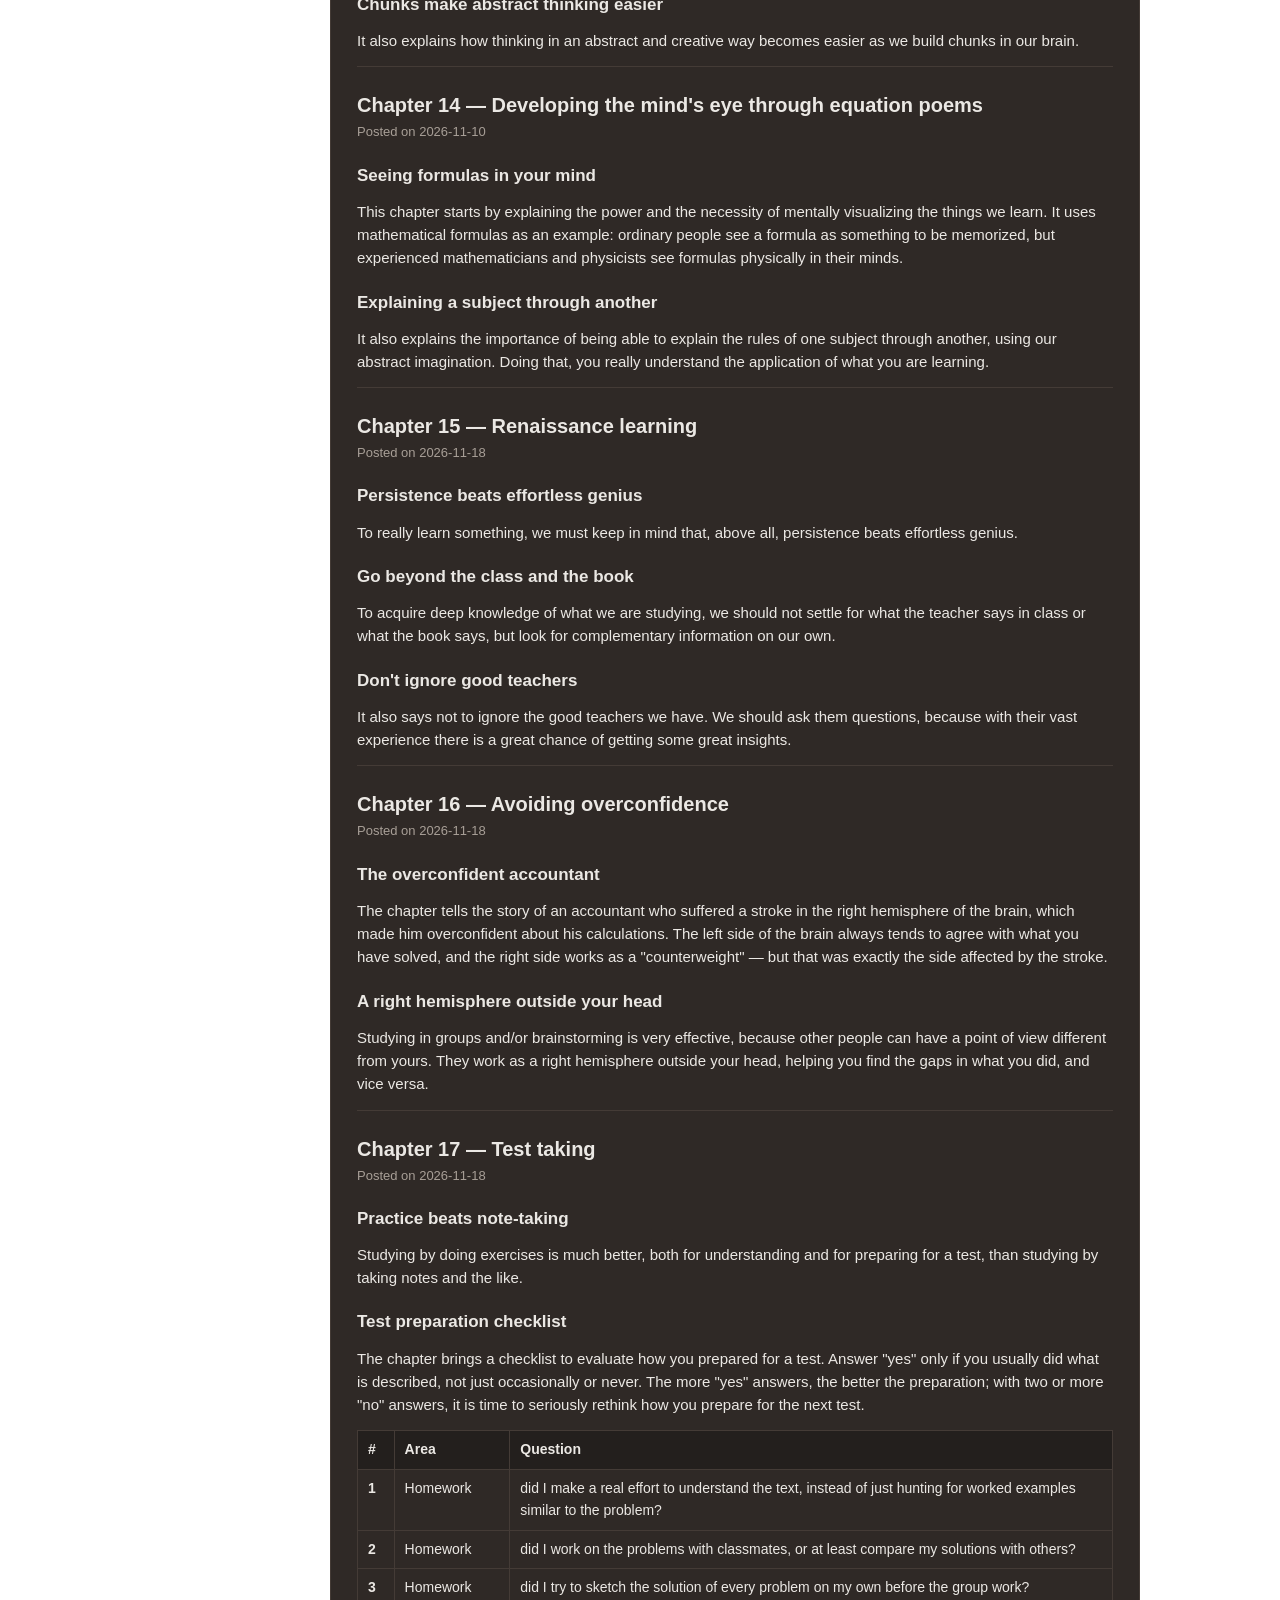
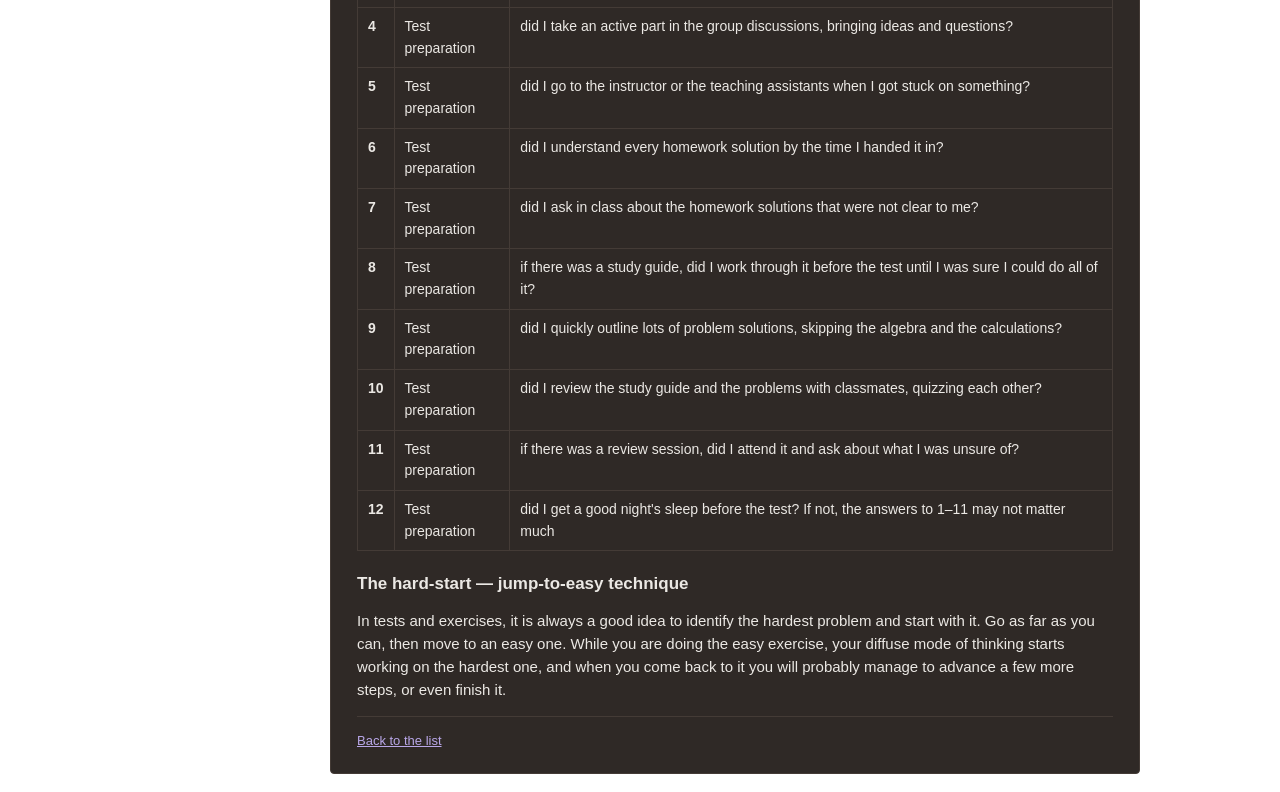
==== commit 8b1143b8: "Adiciona capitulos 15 a 17 de A Mind for Numbers Co-Authored-By: Claude Opus 5.5 <noreply@anthropic." ====
--- a/posts/a-mind-for-numbers.html
+++ b/posts/a-mind-for-numbers.html
@@ -578,6 +578,173 @@
         </p>
 
         <hr>
+
+        <!-- ====================================================================
+             CAPITULO 15
+             ==================================================================== -->
+        <h2>Chapter 15 &mdash; Renaissance learning</h2>
+        <p class="capitulo__data">Posted on <time datetime="2026-11-18">2026-11-18</time></p>
+
+        <h3>Persistence beats effortless genius</h3>
+        <p>
+          To really learn something, we must keep in mind that, above all, persistence beats
+          effortless genius.
+        </p>
+
+        <h3>Go beyond the class and the book</h3>
+        <p>
+          To acquire deep knowledge of what we are studying, we should not settle for what the
+          teacher says in class or what the book says, but look for complementary information on
+          our own.
+        </p>
+
+        <h3>Don't ignore good teachers</h3>
+        <p>
+          It also says not to ignore the good teachers we have. We should ask them questions,
+          because with their vast experience there is a great chance of getting some great
+          insights.
+        </p>
+
+        <hr>
+
+        <!-- ====================================================================
+             CAPITULO 16
+             ==================================================================== -->
+        <h2>Chapter 16 &mdash; Avoiding overconfidence</h2>
+        <p class="capitulo__data">Posted on <time datetime="2026-11-18">2026-11-18</time></p>
+
+        <h3>The overconfident accountant</h3>
+        <p>
+          The chapter tells the story of an accountant who suffered a stroke in the right
+          hemisphere of the brain, which made him overconfident about his calculations. The left
+          side of the brain always tends to agree with what you have solved, and the right side
+          works as a &quot;counterweight&quot; &mdash; but that was exactly the side affected by
+          the stroke.
+        </p>
+
+        <h3>A right hemisphere outside your head</h3>
+        <p>
+          Studying in groups and/or brainstorming is very effective, because other people can
+          have a point of view different from yours. They work as a right hemisphere outside your
+          head, helping you find the gaps in what you did, and vice versa.
+        </p>
+
+        <hr>
+
+        <!-- ====================================================================
+             CAPITULO 17
+             ==================================================================== -->
+        <h2>Chapter 17 &mdash; Test taking</h2>
+        <p class="capitulo__data">Posted on <time datetime="2026-11-18">2026-11-18</time></p>
+
+        <h3>Practice beats note-taking</h3>
+        <p>
+          Studying by doing exercises is much better, both for understanding and for preparing
+          for a test, than studying by taking notes and the like.
+        </p>
+
+        <h3>Test preparation checklist</h3>
+        <p>
+          The chapter brings a checklist to evaluate how you prepared for a test. Answer
+          &quot;yes&quot; only if you usually did what is described, not just occasionally or
+          never. The more &quot;yes&quot; answers, the better the preparation; with two or more
+          &quot;no&quot; answers, it is time to seriously rethink how you prepare for the next
+          test.
+        </p>
+
+        <div class="tabela-rolagem">
+          <table class="tabela">
+            <thead>
+              <tr>
+                <th>#</th>
+                <th>Area</th>
+                <th>Question</th>
+              </tr>
+            </thead>
+            <tbody>
+              <tr>
+                <td><strong>1</strong></td>
+                <td>Homework</td>
+                <td>
+                  did I make a real effort to understand the text, instead of just hunting for
+                  worked examples similar to the problem?
+                </td>
+              </tr>
+              <tr>
+                <td><strong>2</strong></td>
+                <td>Homework</td>
+                <td>did I work on the problems with classmates, or at least compare my solutions with others?</td>
+              </tr>
+              <tr>
+                <td><strong>3</strong></td>
+                <td>Homework</td>
+                <td>did I try to sketch the solution of every problem on my own before the group work?</td>
+              </tr>
+              <tr>
+                <td><strong>4</strong></td>
+                <td>Test preparation</td>
+                <td>did I take an active part in the group discussions, bringing ideas and questions?</td>
+              </tr>
+              <tr>
+                <td><strong>5</strong></td>
+                <td>Test preparation</td>
+                <td>did I go to the instructor or the teaching assistants when I got stuck on something?</td>
+              </tr>
+              <tr>
+                <td><strong>6</strong></td>
+                <td>Test preparation</td>
+                <td>did I understand every homework solution by the time I handed it in?</td>
+              </tr>
+              <tr>
+                <td><strong>7</strong></td>
+                <td>Test preparation</td>
+                <td>did I ask in class about the homework solutions that were not clear to me?</td>
+              </tr>
+              <tr>
+                <td><strong>8</strong></td>
+                <td>Test preparation</td>
+                <td>
+                  if there was a study guide, did I work through it before the test until I was
+                  sure I could do all of it?
+                </td>
+              </tr>
+              <tr>
+                <td><strong>9</strong></td>
+                <td>Test preparation</td>
+                <td>did I quickly outline lots of problem solutions, skipping the algebra and the calculations?</td>
+              </tr>
+              <tr>
+                <td><strong>10</strong></td>
+                <td>Test preparation</td>
+                <td>did I review the study guide and the problems with classmates, quizzing each other?</td>
+              </tr>
+              <tr>
+                <td><strong>11</strong></td>
+                <td>Test preparation</td>
+                <td>if there was a review session, did I attend it and ask about what I was unsure of?</td>
+              </tr>
+              <tr>
+                <td><strong>12</strong></td>
+                <td>Test preparation</td>
+                <td>
+                  did I get a good night's sleep before the test? If not, the answers to 1&ndash;11
+                  may not matter much
+                </td>
+              </tr>
+            </tbody>
+          </table>
+        </div>
+
+        <h3>The hard-start &mdash; jump-to-easy technique</h3>
+        <p>
+          In tests and exercises, it is always a good idea to identify the hardest problem and
+          start with it. Go as far as you can, then move to an easy one. While you are doing the
+          easy exercise, your diffuse mode of thinking starts working on the hardest one, and
+          when you come back to it you will probably manage to advance a few more steps, or even
+          finish it.
+        </p>
+
+        <hr>
         <p class="post__voltar"><a href="../index.html">Back to the list</a></p>
       </article>
     </div>
